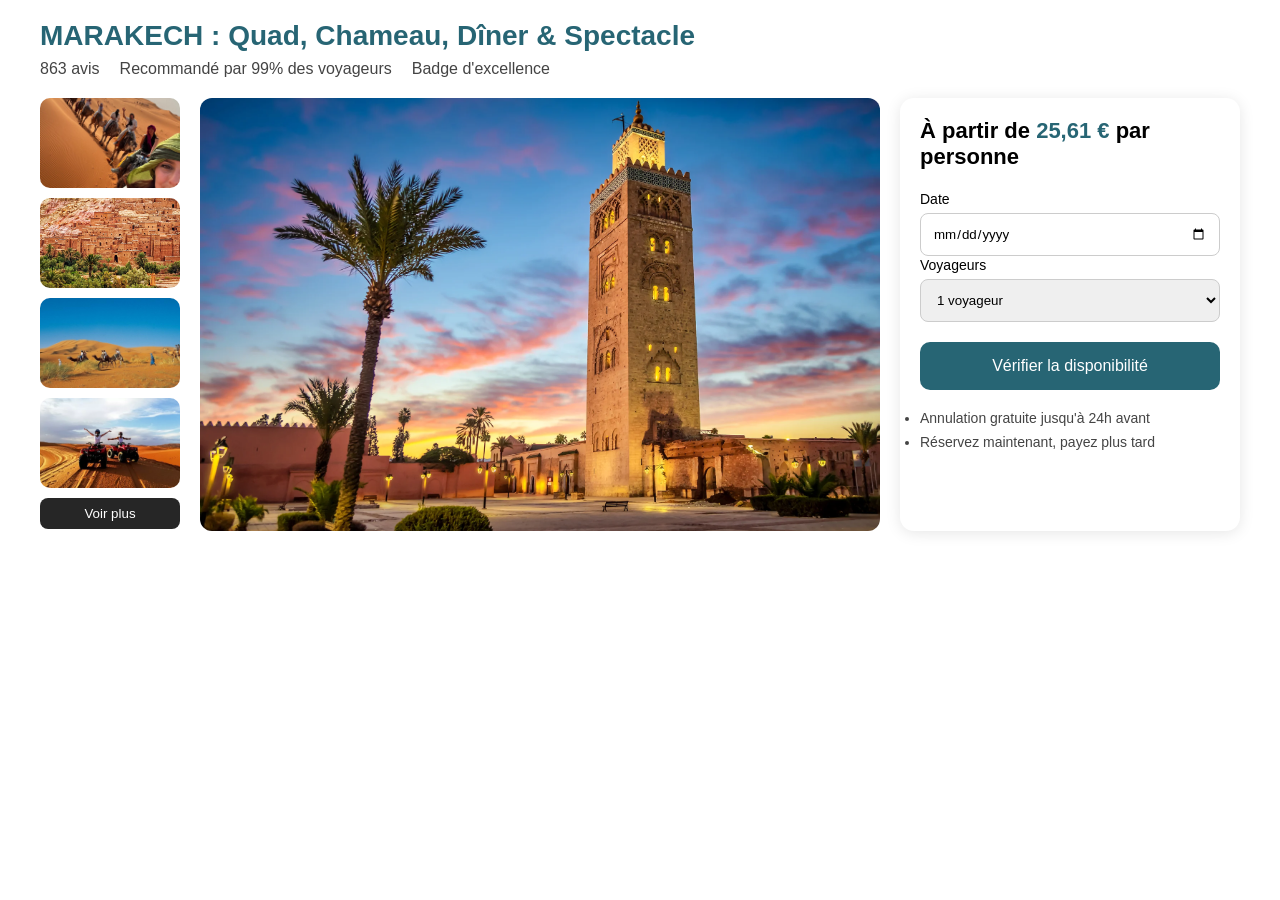
==== index.html @ 83d23223 "layout and boking are done" ====
<!DOCTYPE html>
<html lang="fr">
<head>
    <meta charset="UTF-8">
    <meta name="viewport" content="width=device-width, initial-scale=1.0">
    <title>kechActivité</title>
    <link rel="stylesheet" href="stylle.css">
</head>
<body>

<header>
    <h1 id="Titre">MARAKECH : Quad, Chameau, Dîner & Spectacle</h1>
    <div class="sub-info">
        <p> 863 avis</p>
        <p> Recommandé par 99% des voyageurs</p>
        <p> Badge d'excellence</p>
    </div>
</header>

<div class="layout">

    <aside class="left-gallery">
        <img src="sahara.jpg">
        <img src="cc.jpg">
        <img src="gg.jpg">
        <img src="quad.webp">
        <button class="voir-plus">Voir plus</button>
    </aside>

 
    <main class="main-photo">
        <img src="kech.webp" class="hero">
   
    </main>


    <aside class="booking">

        <h2>
            À partir de 
            <span class="price">25,61 €</span> 
            par personne
        </h2>

        <label>Date</label>
        <input type="date">

        <label>Voyageurs</label>
        <select>
            <option>1 voyageur</option>
            <option>2 voyageurs</option>
            <option>3 voyageurs</option>
        </select>

        <button class="btn-check">Vérifier la disponibilité</button>

        <ul class="details">
            <li> Annulation gratuite jusqu'à 24h avant</li>
            <li>Réservez maintenant, payez plus tard</li>
        </ul>

    </aside>

</div>

</body>
</html>
---- stylle.css ----
* {
    margin: 0;
    padding: 0;
    box-sizing: border-box;
    font-family: "Arial", sans-serif;
}

body {
    background: #ffffff;
    padding: 20px 40px;
}

header h1 {
    font-size: 28px;
    margin-bottom: 8px;
}

.sub-info {
    display: flex;
    gap: 20px;
    color: #444;
    margin-bottom: 20px;
}

.layout {
    display: grid;
    grid-template-columns: 140px 1fr 340px;
    gap: 20px;
    align-items: flex-start;
}


.left-gallery {
    display: flex;
    flex-direction: column;
    gap: 10px;
}

.left-gallery img {
    width: 100%;
    height: 90px;
    object-fit: cover;
    border-radius: 10px;
}
.voir-plus {
    padding: 8px 0;
    background: rgba(0,0,0,0.85);
    color: #fff;
    border: none;
    border-radius: 8px;
    cursor: pointer;
}


.main-photo {
    position: relative;
}
.main-photo .hero {
    width: 100%;
    height: 433px;
    object-fit: cover;
    border-radius: 12px;
}



.booking {
    padding: 20px;
    height: 433px;
    background: #fff;
    border-radius: 14px;
    box-shadow: 0 2px 15px rgba(0,0,0,0.1);
}

.booking h2 {
    font-size: 22px;
    margin-bottom: 20px;
}

.price {
    color:#276574;
    font-weight: bold;
}

.booking label {
    font-size: 14px;
    margin-top: 15px;
}

.booking input,
.booking select {
    width: 100%;
    padding: 12px;
    margin-top: 5px;
    border: 1px solid #ccc;
    border-radius: 8px;
}
#Titre{
    color: #276574;
}

.btn-check {
    width: 100%;
    margin-top: 20px;
    padding: 15px;
    background:#276574;
    color: white;
    border: none;
    border-radius: 10px;
    font-size: 16px;
    cursor: pointer;
}

.details {
    margin-top: 20px;
    color: #444;
    font-size: 14px;
}
.details li {
    margin-bottom: 8px;
}
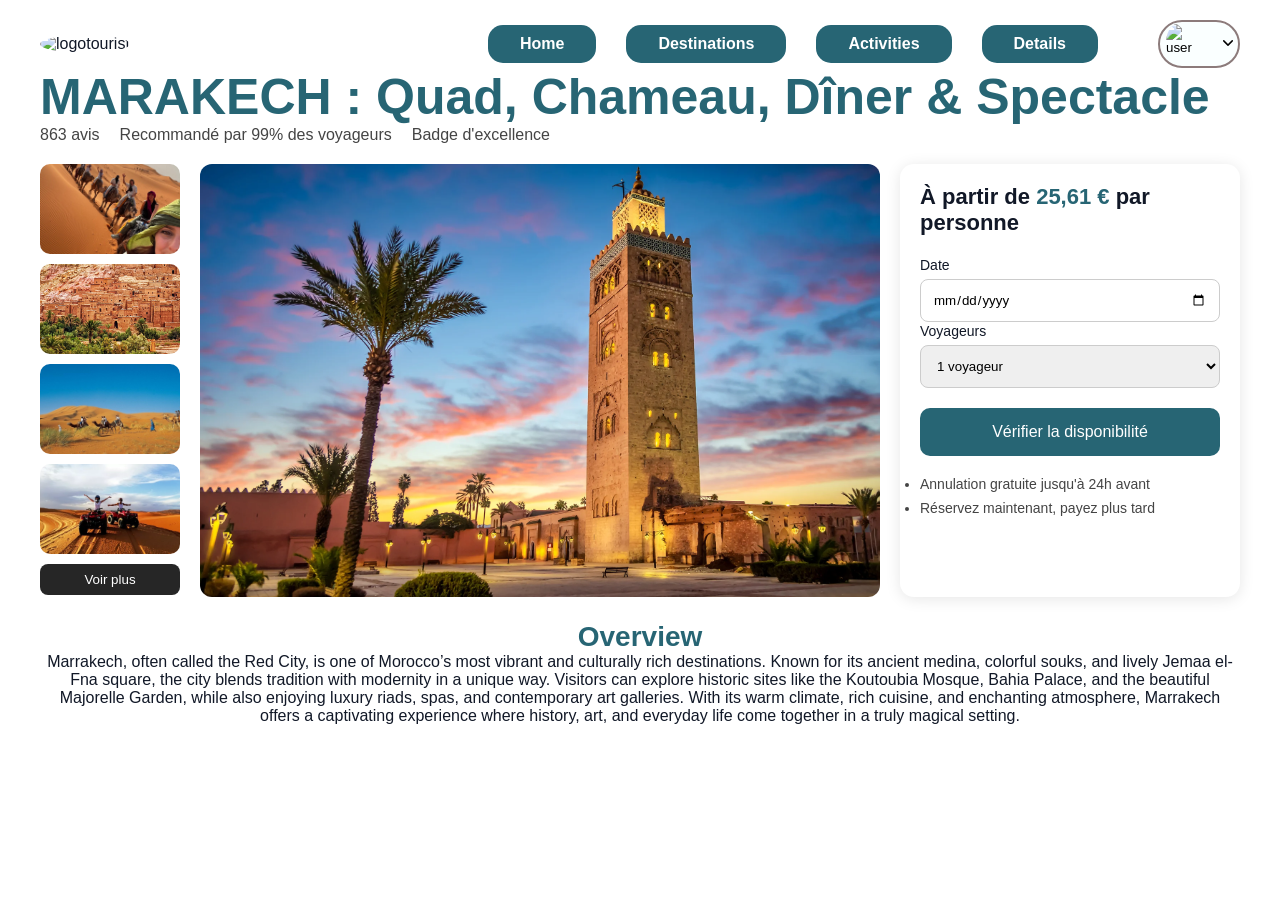
==== commit 11536969: "i worked on overvieuw" ====
--- a/index.html
+++ b/index.html
@@ -1,67 +1,137 @@
-<!DOCTYPE html>
+<!doctype html>
 <html lang="fr">
-<head>
-    <meta charset="UTF-8">
-    <meta name="viewport" content="width=device-width, initial-scale=1.0">
-    <title>kechActivité</title>
-    <link rel="stylesheet" href="stylle.css">
-</head>
-<body>
-
-<header>
-    <h1 id="Titre">MARAKECH : Quad, Chameau, Dîner & Spectacle</h1>
+    <head>
+        <meta charset="UTF-8" />
+        <meta name="viewport" content="width=device-width, initial-scale=1.0" />
+        <title>kechActivité</title>
+        <link rel="stylesheet" href="stylle.css" />
+    </head>
+    <body>
+        <header>
+            <div class="left_header">
+                <div class="morocco-logo">
+                    <img src="images/newlogo.png" alt="logotourist" />
+                </div>
+            </div>
+            <div class="righ_header">
+                <div class="center">
+                    <ul>
+                        <li><a href="#">Home</a></li>
+                        <li><a href="#">Destinations</a></li>
+                        <li><a href="#">Activities</a></li>
+                        <li><a href="#">Details</a></li>
+                    </ul>
+                </div>
+                <div
+                    class="profilUser"
+                    style="background-color: rgb(250, 255, 255)"
+                >
+                    <button type="button" class="icons">
+                        <img src="images/user.png" alt="user" />
+                        <svg
+                            viewBox="0 0 48 48"
+                            fill="none"
+                            class="avatarIcon__TCd7 md__qDd_ amp-block"
+                        >
+                            <circle
+                                cx="24"
+                                cy="24"
+                                r="24"
+                                fill="var(--viator-color-neutral-70)"
+                            ></circle>
+                            <path
+                                d="M42.132 39.782c-3.53-6.346-10.305-10.64-18.082-10.64-7.851 0-14.6 4.228-18.101 10.674.081-.148-.034.061 0 0C10.333 44.878 16.76 48 24.05 48c7.213 0 13.683-3.182 18.082-8.218z"
+                                fill="var(--viator-color-white)"
+                            ></path>
+                            <circle
+                                cx="24"
+                                cy="17.357"
+                                r="10.5"
+                                fill="var(--viator-color-white)"
+                            ></circle>
+                        </svg>
+                    </button>
+                    <button
+                        data-automation="discover-button"
+                        type="button"
+                        name="description"
+                        class="icon1"
+                    >
+                        <svg width="16" height="16">
+                            <path
+                                d="M11.72 5.34a.75.75 0 111.06 1.06l-4.25 4.26c-.3.29-.77.29-1.06 0L3.22 6.4a.75.75 0 011.06-1.06L8 9.06l3.72-3.72z"
+                            ></path>
+                        </svg>
+                    </button>
+                </div>
+            </div>
+            <div class="clickDiv" style="display: none">
+                <button type="button" class="sign-in">Sign In</button>
+                <button type="button" class="sign-up">SignUp</button>
+            </div>
+        </header>
+        <nav>
+            <h1 id="Titre">MARAKECH : Quad, Chameau, Dîner & Spectacle</h1>
     <div class="sub-info">
         <p> 863 avis</p>
         <p> Recommandé par 99% des voyageurs</p>
         <p> Badge d'excellence</p>
     </div>
-</header>
+        </nav>
 
-<div class="layout">
+        <div class="layout">
+            <aside class="left-gallery">
+                <img src="sahara.jpg" />
+                <img src="cc.jpg" />
+                <img src="gg.jpg" />
+                <img src="quad.webp" />
+                <button class="voir-plus">Voir plus</button>
+            </aside>
 
-    <aside class="left-gallery">
-        <img src="sahara.jpg">
-        <img src="cc.jpg">
-        <img src="gg.jpg">
-        <img src="quad.webp">
-        <button class="voir-plus">Voir plus</button>
-    </aside>
+            <main class="main-photo">
+                <img src="kech.webp" class="hero" />
+            </main>
 
- 
-    <main class="main-photo">
-        <img src="kech.webp" class="hero">
-   
-    </main>
+            <aside class="booking">
+                <h2>
+                    À partir de
+                    <span class="price">25,61 €</span>
+                    par personne
+                </h2>
 
+                <label>Date</label>
+                <input type="date" />
 
-    <aside class="booking">
+                <label>Voyageurs</label>
+                <select>
+                    <option>1 voyageur</option>
+                    <option>2 voyageurs</option>
+                    <option>3 voyageurs</option>
+                </select>
 
-        <h2>
-            À partir de 
-            <span class="price">25,61 €</span> 
-            par personne
-        </h2>
+                <button class="btn-check">Vérifier la disponibilité</button>
 
-        <label>Date</label>
-        <input type="date">
+                <ul class="details">
+                    <li>Annulation gratuite jusqu'à 24h avant</li>
+                    <li>Réservez maintenant, payez plus tard</li>
+                </ul>
+            </aside>
+        </div>
+        <div class="discription">
+            <h3>Overview</h3>
 
-        <label>Voyageurs</label>
-        <select>
-            <option>1 voyageur</option>
-            <option>2 voyageurs</option>
-            <option>3 voyageurs</option>
-        </select>
-
-        <button class="btn-check">Vérifier la disponibilité</button>
-
-        <ul class="details">
-            <li> Annulation gratuite jusqu'à 24h avant</li>
-            <li>Réservez maintenant, payez plus tard</li>
-        </ul>
-
-    </aside>
-
-</div>
-
-</body>
+            <p>
+                Marrakech, often called the Red City, is one of Morocco’s most
+                vibrant and culturally rich destinations. Known for its ancient
+                medina, colorful souks, and lively Jemaa el-Fna square, the city
+                blends tradition with modernity in a unique way. Visitors can
+                explore historic sites like the Koutoubia Mosque, Bahia Palace,
+                and the beautiful Majorelle Garden, while also enjoying luxury
+                riads, spas, and contemporary art galleries. With its warm
+                climate, rich cuisine, and enchanting atmosphere, Marrakech
+                offers a captivating experience where history, art, and everyday
+                life come together in a truly magical setting.
+            </p>
+        </div>
+    </body>
 </html>
--- a/stylle.css
+++ b/stylle.css
@@ -4,7 +4,208 @@
     box-sizing: border-box;
     font-family: "Arial", sans-serif;
 }
-
+* {
+  padding: 0%;
+  margin: 0%;
+}
+body {
+  font-family:
+    system-ui,
+    -apple-system,
+    BlinkMacSystemFont,
+    "Segoe UI",
+    Roboto,
+    Oxygen,
+    Ubuntu,
+    Cantarell,
+    "Open Sans",
+    "Helvetica Neue",
+    sans-serif;
+  background: #f8fafc;
+  color: #111827;
+}
+header {
+  display: flex;
+  justify-content: space-between;
+}
+.all-container {
+  width: 100%;
+  background-image: url("https://images.unsplash.com/photo-1507525428034-b723cf961d3e");
+  background-position: center;
+  background-repeat: no-repeat;
+  background-size: cover;
+  justify-content: center;
+  position: relative;
+  height: 100vh;
+  position: absolute;
+  transform: translate(-50%, -50%);
+  top: 50%;
+  left: 50%;
+  text-align: center;
+}
+.all-container nav {
+  width: 100%;
+  height: 60%;
+  align-items: flex-start;
+}
+nav h1 {
+  color: white;
+  font-size: 50px;
+}
+
+header .left_header,
+.right_header {
+  display: flex;
+  align-items: center;
+}
+header .center ul {
+  display: flex;
+  gap: 30px;
+  list-style-type: none;
+  text-decoration: none;
+  justify-content: end;
+}
+header .center ul li {
+  background-color: #276574;
+  padding: 10px 15px;
+  border-radius: 15px;
+}
+header .center ul li a {
+  margin: 0px 2px;
+  padding: 10px 15px;
+  text-decoration: none;
+  font-weight: 600;
+  color: white;
+
+  justify-content: space-between;
+}
+header .center ul li:hover,
+header .center ul li a:hover {
+  background-color: #f1f5f9;
+  color: black;
+}
+
+svg {
+  cursor: pointer;
+}
+.left_header .morocco-logo img {
+  width: 100px;
+  height: 80px;
+  border-radius: 50%;
+  margin: 0;
+}
+.righ_header {
+  display: flex;
+  align-items: center;
+  gap: 60px;
+}
+
+.righ_header > div {
+  display: flex;
+  align-items: center;
+  gap: 14px;
+}
+.righ_header button {
+  background: transparent;
+  border: none;
+  cursor: pointer;
+  padding: 6px;
+  border-radius: 50%;
+}
+.profilUser {
+  border: 2px solid rgb(140, 123, 123);
+  background: transparent;
+  cursor: pointer;
+  border-radius: 999px;
+}
+.profilUser button {
+  background: transparent;
+  border-radius: 999px;
+  cursor: pointer;
+  padding: 2px 2px;
+}
+.profilUser:hover {
+  background: #f1f5f9;
+}
+
+.icon {
+  fill: #111827;
+}
+button.icons {
+  display: flex;
+  align-items: center;
+}
+button.icons img {
+  width: 40px;
+  height: 40px;
+  border-radius: 50%;
+  padding-left: 4px;
+}
+#menu-icon {
+  display: none;
+}
+@media (max-width: 768px) {
+  header {
+    gap: 10px;
+    display: flex;
+  }
+  header > div {
+    gap: 20px;
+  }
+  header .discoverbutton,
+  header .icon1 {
+    display: none;
+  }
+  #menu-icon {
+    display: block;
+    font-size: 30px;
+  }
+  .inputGroup.labelinput,
+  .search-btn {
+    display: none;
+  }
+  .profilUser {
+    border: none;
+  }
+}
+.clickDiv {
+  position: absolute;
+  top: 70px;
+  right: 24px;
+  width: 200px;
+  background: none;
+  border-radius: 14px;
+  box-shadow: 0 12px 32px rgba(0, 0, 0, 0.15);
+  display: none;
+  flex-direction: column;
+  z-index: 999;
+}
+
+.clickDiv a {
+  padding: 12px 16px;
+  font-size: 14px;
+  font-weight: 500;
+  text-decoration: none;
+  color: #111827;
+  text-align: center;
+}
+
+.clickDiv a:hover {
+  background: #f1f5f9;
+}
+header .clickDiv .sign-up,
+.sign-in {
+  background-color: #276574;
+  color: white;
+  font-weight: 700;
+  padding: 10px 3rem;
+  text-align: center;
+  margin: 5px 1rem;
+  display: flex;
+  justify-content: center;
+  border-radius: 20px;
+  border: none;
+}
 body {
     background: #ffffff;
     padding: 20px 40px;
@@ -29,7 +230,6 @@
     align-items: flex-start;
 }
 
-
 .left-gallery {
     display: flex;
     flex-direction: column;
@@ -44,14 +244,13 @@
 }
 .voir-plus {
     padding: 8px 0;
-    background: rgba(0,0,0,0.85);
+    background: rgba(0, 0, 0, 0.85);
     color: #fff;
     border: none;
     border-radius: 8px;
     cursor: pointer;
 }
 
-
 .main-photo {
     position: relative;
 }
@@ -61,15 +260,13 @@
     object-fit: cover;
     border-radius: 12px;
 }
-
-
 
 .booking {
     padding: 20px;
     height: 433px;
     background: #fff;
     border-radius: 14px;
-    box-shadow: 0 2px 15px rgba(0,0,0,0.1);
+    box-shadow: 0 2px 15px rgba(0, 0, 0, 0.1);
 }
 
 .booking h2 {
@@ -78,7 +275,7 @@
 }
 
 .price {
-    color:#276574;
+    color: #276574;
     font-weight: bold;
 }
 
@@ -95,7 +292,7 @@
     border: 1px solid #ccc;
     border-radius: 8px;
 }
-#Titre{
+#Titre {
     color: #276574;
 }
 
@@ -103,7 +300,7 @@
     width: 100%;
     margin-top: 20px;
     padding: 15px;
-    background:#276574;
+    background: #276574;
     color: white;
     border: none;
     border-radius: 10px;
@@ -119,3 +316,19 @@
 .details li {
     margin-bottom: 8px;
 }
+.discription {
+    width: 100%;
+    
+}
+.discription h3 {
+    text-align: center;
+    padding-top: 20px;
+    font-size: 28px;
+    color: #276574;
+}
+.discription p{
+    text-align: center;
+  
+   
+
+}
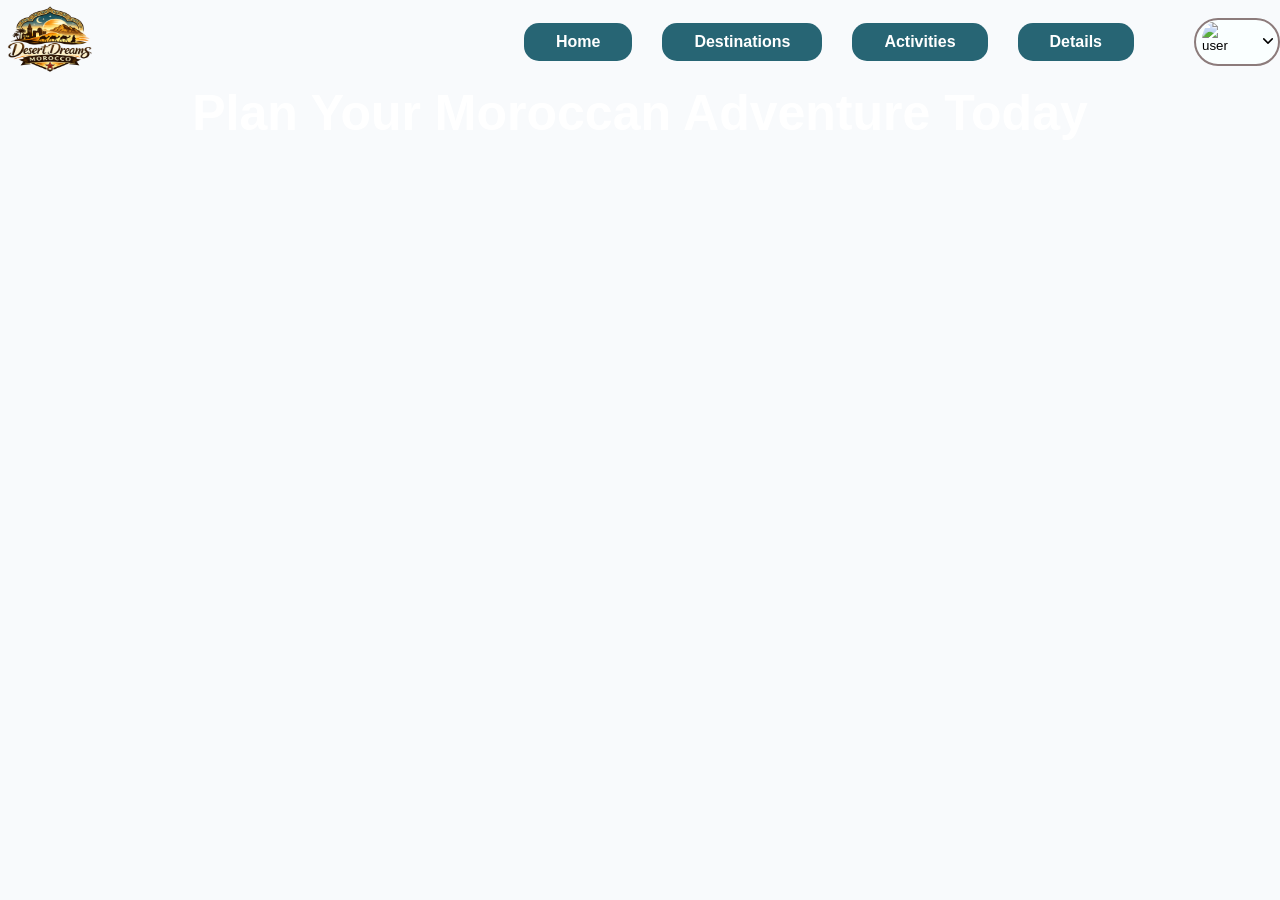
==== commit eaba2a2f: "use semantique balise and worck about building the design signIn and signUp" ====
--- a/index.html
+++ b/index.html
@@ -1,137 +1,207 @@
 <!doctype html>
-<html lang="fr">
-    <head>
-        <meta charset="UTF-8" />
-        <meta name="viewport" content="width=device-width, initial-scale=1.0" />
-        <title>kechActivité</title>
-        <link rel="stylesheet" href="stylle.css" />
-    </head>
-    <body>
-        <header>
-            <div class="left_header">
-                <div class="morocco-logo">
-                    <img src="images/newlogo.png" alt="logotourist" />
-                </div>
-            </div>
-            <div class="righ_header">
-                <div class="center">
-                    <ul>
-                        <li><a href="#">Home</a></li>
-                        <li><a href="#">Destinations</a></li>
-                        <li><a href="#">Activities</a></li>
-                        <li><a href="#">Details</a></li>
-                    </ul>
-                </div>
-                <div
-                    class="profilUser"
-                    style="background-color: rgb(250, 255, 255)"
-                >
-                    <button type="button" class="icons">
-                        <img src="images/user.png" alt="user" />
-                        <svg
-                            viewBox="0 0 48 48"
-                            fill="none"
-                            class="avatarIcon__TCd7 md__qDd_ amp-block"
-                        >
-                            <circle
-                                cx="24"
-                                cy="24"
-                                r="24"
-                                fill="var(--viator-color-neutral-70)"
-                            ></circle>
-                            <path
-                                d="M42.132 39.782c-3.53-6.346-10.305-10.64-18.082-10.64-7.851 0-14.6 4.228-18.101 10.674.081-.148-.034.061 0 0C10.333 44.878 16.76 48 24.05 48c7.213 0 13.683-3.182 18.082-8.218z"
-                                fill="var(--viator-color-white)"
-                            ></path>
-                            <circle
-                                cx="24"
-                                cy="17.357"
-                                r="10.5"
-                                fill="var(--viator-color-white)"
-                            ></circle>
-                        </svg>
-                    </button>
-                    <button
-                        data-automation="discover-button"
-                        type="button"
-                        name="description"
-                        class="icon1"
-                    >
-                        <svg width="16" height="16">
-                            <path
-                                d="M11.72 5.34a.75.75 0 111.06 1.06l-4.25 4.26c-.3.29-.77.29-1.06 0L3.22 6.4a.75.75 0 011.06-1.06L8 9.06l3.72-3.72z"
-                            ></path>
-                        </svg>
-                    </button>
-                </div>
-            </div>
-            <div class="clickDiv" style="display: none">
-                <button type="button" class="sign-in">Sign In</button>
-                <button type="button" class="sign-up">SignUp</button>
-            </div>
-        </header>
-        <nav>
-            <h1 id="Titre">MARAKECH : Quad, Chameau, Dîner & Spectacle</h1>
-    <div class="sub-info">
-        <p> 863 avis</p>
-        <p> Recommandé par 99% des voyageurs</p>
-        <p> Badge d'excellence</p>
+<html lang="en">
+  <head>
+    <meta charset="UTF-8" />
+    <meta name="viewport" content="width=device-width, initial-scale=1.0" />
+    <title>Viator Website</title>
+    <link rel="stylesheet" href="style.css" />
+    <link
+      rel="stylesheet"
+      href="https://cdnjs.cloudflare.com/ajax/libs/font-awesome/4.7.0/css/font-awesome.min.css"
+    />
+    <link
+      rel="stylesheet"
+      href="https://cdn-uicons.flaticon.com/3.0.0/uicons-regular-rounded/css/uicons-regular-rounded.css"
+    />
+  </head>
+  <body>
+    <div class="all-container">
+    <header>
+      <div class="left_header">
+        <div class="morocco-logo">
+          <img src="images/newlogo.png" alt="logotourist" />
+        </div>
+      </div>
+      <div class="righ_header">
+        <div class="center">
+          <ul>
+            <li><a href="#">Home</a></li>
+            <li><a href="#">Destinations</a></li>
+            <li><a href="#">Activities</a></li>
+            <li><a href="#">Details</a></li>
+          </ul>
+        </div>
+        <div class="profilUser" style="background-color: rgb(250, 255, 255);">
+          <button type="button" class="icons">
+            <img src="images/user.png" alt="user" />
+            <svg
+              viewBox="0 0 48 48"
+              fill="none"
+              class="avatarIcon__TCd7 md__qDd_ amp-block"
+            >
+              <circle
+                cx="24"
+                cy="24"
+                r="24"
+                fill="var(--viator-color-neutral-70)"
+              ></circle>
+              <path
+                d="M42.132 39.782c-3.53-6.346-10.305-10.64-18.082-10.64-7.851 0-14.6 4.228-18.101 10.674.081-.148-.034.061 0 0C10.333 44.878 16.76 48 24.05 48c7.213 0 13.683-3.182 18.082-8.218z"
+                fill="var(--viator-color-white)"
+              ></path>
+              <circle
+                cx="24"
+                cy="17.357"
+                r="10.5"
+                fill="var(--viator-color-white)"
+              ></circle>
+            </svg>
+          </button>
+          <button
+            data-automation="discover-button"
+            type="button"
+            name="description"
+            class="icon1"
+          >
+            <svg width="16" height="16">
+              <path
+                d="M11.72 5.34a.75.75 0 111.06 1.06l-4.25 4.26c-.3.29-.77.29-1.06 0L3.22 6.4a.75.75 0 011.06-1.06L8 9.06l3.72-3.72z"
+              ></path>
+            </svg>
+          </button>
+        </div>
+      </div>
+      <div class="clickDiv" style="display: none">
+        <button type="button" class="sign-in">Sign In</button>
+        <button type="button" class="sign-up">SignUp</button>
+      </div>
+    </header>
+<main>
+    <nav>
+      <h1>Plan Your Moroccan Adventure Today</h1>
+
+    </nav>
+    <section id="SignUp" class="section1" style="display:none">
+        <section class="Sign-container">
+          <h3>Ready to Start your <br />Success Story ?</h3>
+          <p>Signup to our website and start your favorite day</p>
+          <div class="form">
+            <label for="fullname">Full name :</label><br />
+            <input
+              type="text"
+              class="fullname"
+              name="fullname"
+              placeholder="Ayoub Sofi"
+            /><br />
+            <label for="email">Email :</label><br />
+            <div class="input-group">
+              <i class="fi fi-rr-envelope" class="email-icon"></i>
+              <input
+                type="email"
+                class="email"
+                placeholder="exemple@gmail.com"
+                name="email"
+              />
+            </div>
+
+            <label for="password">password :</label><br />
+            <div class="input-group">
+              <i class="fi fi-rr-eye"></i>
+              <input
+                type="password"
+                class="password"
+                name="password"
+                placeholder="**************"
+              /><br />
+            </div>
+            <div class="input-condition">
+              <input type="radio" /><label
+                ><span>I agree to the</span> Terms & Conditions</label
+              ><br />
+              <button type="button" class="button-signup">Sign Up</button>
+            </div>
+            <div class="rederect-lien">
+              <p>Have an account <button >Sign in</button></p>
+            </div>
+          </div>
+        </section>
+    </section>
+    <section class="container">
+      <div id="SignUp1" class="section2" style="display:none;">
+        <div class="Sign-container">
+          <img src="images/user.png" alt="userIcons" class="userIcons" />
+          <form action="#">
+            <label for="email">Email :</label><br />
+            <div class="input-group">
+              <i class="fi fi-rr-envelope" class="email-icon"></i>
+              <input
+                type="email"
+                class="email"
+                placeholder="exemple@gmail.com"
+              />
+            </div>
+            <label for="password">password :</label><br />
+            <div class="input-group">
+              <i class="fi fi-rr-eye"></i>
+              <input
+                type="password"
+                class="password"
+                placeholder="**************"
+              /><br />
+            </div>
+            <div class="input-condition">
+              <button type="button" class="button-signIn">Sign In</button>
+            </div>
+          </form>
+          <div class="rederect-lien">
+            <p>Don't have an account <a href="SignUp.html">Sign Up</a></p>
+          </div>
+        </div>
+    </section>
+</main>
     </div>
-        </nav>
-
-        <div class="layout">
-            <aside class="left-gallery">
-                <img src="sahara.jpg" />
-                <img src="cc.jpg" />
-                <img src="gg.jpg" />
-                <img src="quad.webp" />
-                <button class="voir-plus">Voir plus</button>
-            </aside>
-
-            <main class="main-photo">
-                <img src="kech.webp" class="hero" />
-            </main>
-
-            <aside class="booking">
-                <h2>
-                    À partir de
-                    <span class="price">25,61 €</span>
-                    par personne
-                </h2>
-
-                <label>Date</label>
-                <input type="date" />
-
-                <label>Voyageurs</label>
-                <select>
-                    <option>1 voyageur</option>
-                    <option>2 voyageurs</option>
-                    <option>3 voyageurs</option>
-                </select>
-
-                <button class="btn-check">Vérifier la disponibilité</button>
-
-                <ul class="details">
-                    <li>Annulation gratuite jusqu'à 24h avant</li>
-                    <li>Réservez maintenant, payez plus tard</li>
-                </ul>
-            </aside>
-        </div>
-        <div class="discription">
-            <h3>Overview</h3>
-
-            <p>
-                Marrakech, often called the Red City, is one of Morocco’s most
-                vibrant and culturally rich destinations. Known for its ancient
-                medina, colorful souks, and lively Jemaa el-Fna square, the city
-                blends tradition with modernity in a unique way. Visitors can
-                explore historic sites like the Koutoubia Mosque, Bahia Palace,
-                and the beautiful Majorelle Garden, while also enjoying luxury
-                riads, spas, and contemporary art galleries. With its warm
-                climate, rich cuisine, and enchanting atmosphere, Marrakech
-                offers a captivating experience where history, art, and everyday
-                life come together in a truly magical setting.
-            </p>
-        </div>
-    </body>
+    <script>
+      // click about user in header  and show button
+      const profilUser = document.querySelector(".profilUser");
+      const clickDiv = document.querySelector(".clickDiv");
+
+      profilUser.addEventListener("click", (e) => {
+        e.stopPropagation();
+        clickDiv.style.display =
+          clickDiv.style.display === "block" ? "none" : "flex";
+      });
+
+      document.addEventListener("click", () => {
+        clickDiv.style.display = "none";
+      });
+      //  Show sign-in section when button is clicked
+      const section1 = document.querySelector(".section1");
+      document.querySelector(".sign-in").addEventListener("click", () => {
+        section1.style.display =
+          section1.style.display === "block" ? "none" : "flex";
+      });
+      const section2 = document.querySelector(".section2");
+
+      document.querySelector(".sign-up").addEventListener("click", () => {
+        
+        section2.style.display =
+          section2.style.display === "block" ? "none" : "flex";
+      });
+      // if(section1.style.display==='block'){
+      //   section2.style.display==='none'
+      // }else{
+      //   section1.style.display==='none'
+      // }
+      document.querySelector(".sign-in").addEventListener("click", () => {
+        section1.style.display = 'block';
+        section2.style.display = 'none';
+      });
+
+      document.querySelector(".sign-up").addEventListener("click", () => {
+        section2.style.display = 'block';
+        section1.style.display = 'none';
+      });
+
+    </script>
+</body>
 </html>
--- a/style.css
+++ b/style.css
@@ -0,0 +1,311 @@
+* {
+  padding: 0%;
+  margin: 0%;
+}
+body {
+  font-family:
+    system-ui,
+    -apple-system,
+    BlinkMacSystemFont,
+    "Segoe UI",
+    Roboto,
+    Oxygen,
+    Ubuntu,
+    Cantarell,
+    "Open Sans",
+    "Helvetica Neue",
+    sans-serif;
+  background: #f8fafc;
+  color: #111827;
+}
+header {
+  display: flex;
+  justify-content: space-between;
+}
+.all-container {
+  width: 100%;
+  background-image: url("https://images.unsplash.com/photo-1507525428034-b723cf961d3e");
+  background-position: center;
+  background-repeat: no-repeat;
+  background-size: cover;
+  justify-content: center;
+  position: relative;
+  height: 100vh;
+  position: absolute;
+  transform: translate(-50%, -50%);
+  top: 50%;
+  left: 50%;
+  text-align: center;
+}
+.all-container nav {
+  width: 100%;
+  height: 60%;
+  align-items: flex-start;
+}
+nav h1 {
+  color: white;
+  font-size: 50px;
+}
+
+header .left_header,
+.right_header {
+  display: flex;
+  align-items: center;
+}
+header .center ul {
+  display: flex;
+  gap: 30px;
+  list-style-type: none;
+  text-decoration: none;
+  justify-content: end;
+}
+header .center ul li {
+  background-color: #276574;
+  padding: 10px 15px;
+  border-radius: 15px;
+}
+header .center ul li a {
+  margin: 0px 2px;
+  padding: 10px 15px;
+  text-decoration: none;
+  font-weight: 600;
+  color: white;
+
+  justify-content: space-between;
+}
+header .center ul li:hover,
+header .center ul li a:hover {
+  background-color: #f1f5f9;
+  color: black;
+}
+
+svg {
+  cursor: pointer;
+}
+.left_header .morocco-logo img {
+  width: 100px;
+  height: 80px;
+  border-radius: 50%;
+  margin: 0;
+}
+.righ_header {
+  display: flex;
+  align-items: center;
+  gap: 60px;
+}
+
+.righ_header > div {
+  display: flex;
+  align-items: center;
+  gap: 14px;
+}
+.righ_header button {
+  background: transparent;
+  border: none;
+  cursor: pointer;
+  padding: 6px;
+  border-radius: 50%;
+}
+.profilUser {
+  border: 2px solid rgb(140, 123, 123);
+  background: transparent;
+  cursor: pointer;
+  border-radius: 999px;
+}
+.profilUser button {
+  background: transparent;
+  border-radius: 999px;
+  cursor: pointer;
+  padding: 2px 2px;
+}
+.profilUser:hover {
+  background: #f1f5f9;
+}
+
+.icon {
+  fill: #111827;
+}
+button.icons {
+  display: flex;
+  align-items: center;
+}
+button.icons img {
+  width: 40px;
+  height: 40px;
+  border-radius: 50%;
+  padding-left: 4px;
+}
+#menu-icon {
+  display: none;
+}
+@media (max-width: 768px) {
+  header {
+    gap: 10px;
+    display: flex;
+  }
+  header > div {
+    gap: 20px;
+  }
+  header .discoverbutton,
+  header .icon1 {
+    display: none;
+  }
+  #menu-icon {
+    display: block;
+    font-size: 30px;
+  }
+  .inputGroup.labelinput,
+  .search-btn {
+    display: none;
+  }
+  .profilUser {
+    border: none;
+  }
+}
+.clickDiv {
+  position: absolute;
+  top: 70px;
+  right: 24px;
+  width: 200px;
+  background: none;
+  border-radius: 14px;
+  box-shadow: 0 12px 32px rgba(0, 0, 0, 0.15);
+  display: none;
+  flex-direction: column;
+  z-index: 999;
+}
+
+.clickDiv a {
+  padding: 12px 16px;
+  font-size: 14px;
+  font-weight: 500;
+  text-decoration: none;
+  color: #111827;
+  text-align: center;
+}
+
+.clickDiv a:hover {
+  background: #f1f5f9;
+}
+header .clickDiv .sign-up,
+.sign-in {
+  background-color: #276574;
+  color: white;
+  font-weight: 700;
+  padding: 10px 3rem;
+  text-align: center;
+  margin: 5px 1rem;
+  display: flex;
+  justify-content: center;
+  border-radius: 20px;
+  border: none;
+}
+
+
+/* .form css...... */
+body {
+  font-family: "Roboto", sans-serif;
+}
+
+h1,
+h2,
+h3 {
+  font-family: "Poppins", sans-serif;
+}
+
+.Sign-container {
+  width: 100%;
+  justify-content: center;
+  align-items: center;
+  position: absolute;
+  top: 0;
+  right: 0;
+  left: 0;
+  bottom: 0;
+  background: transparent;
+  backdrop-filter: blur(5px);
+  margin: 3% 30%;
+}
+
+.Sign-container {
+  width: 400px;
+  background-color: #f7fff2;
+  text-align: center;
+  border-radius: 14px;
+  padding: 20px 40px;
+}
+.Sign-container h3 {
+  color: #000000;
+}
+.Sign-container p {
+  color: #5c5e5a;
+  width: 200px;
+  text-align: center;
+  padding: 1rem;
+  margin: 0rem auto;
+}
+.Sign-container .form {
+  padding: 1rem 2rem;
+  text-align: start;
+}
+.Sign-container .form .fullname,
+.email,
+.password {
+  border: none;
+  border-bottom: 1px solid black;
+  outline: none;
+  width: 100%;
+  height: 2.3rem;
+  background-color: #f7fff2;
+}
+.Sign-container .form .input-group {
+  position: relative;
+  width: 100%;
+}
+.Sign-container .form i {
+  position: absolute;
+  top: 30%;
+  right: 0;
+  color: rgb(211, 212, 213);
+}
+.form .input-condition {
+  padding-top: 2rem;
+  text-align: center;
+  width: 100%;
+}
+.form .input-condition .button-signIn {
+  margin: 0%;
+}
+.form .input-condition button {
+  padding: 0.8rem 3.5rem;
+  border: none;
+  background-color: #8bbfcc;
+  font-weight: 700;
+  color: white;
+  border-radius: 30px;
+  /* margin: 1px 2rem; */
+  margin-top: 2rem;
+  width: 80%;
+  height: 60;
+  font-size: 30;
+}
+.form .input-condition button:hover {
+  background-color: #276574;
+}
+.Sign-container .form label {
+  color: #1d1e1d;
+}
+.Sign-container .form label span {
+  color: #5c5e5a;
+  margin-left: 5px;
+}
+.Sign-container .form span {
+  color: #333333;
+}
+.Sign-container .userIcons {
+  width: 50px;
+  height: 50px;
+}
+.rederect-lien p {
+  font-size: small;
+}
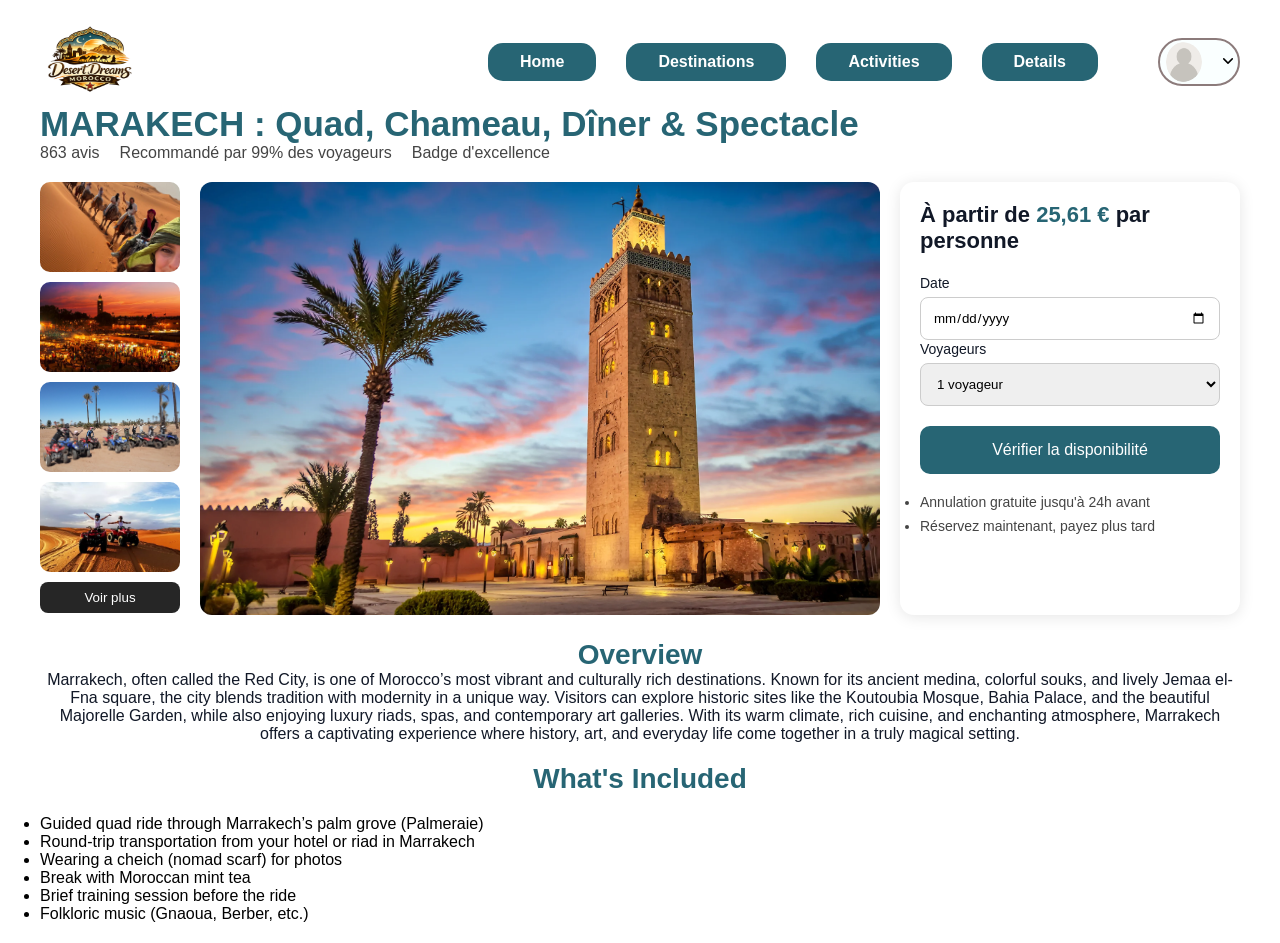
==== commit 38c6b805: "navbar" ====
--- a/index.html
+++ b/index.html
@@ -1,207 +1,155 @@
 <!doctype html>
-<html lang="en">
-  <head>
-    <meta charset="UTF-8" />
-    <meta name="viewport" content="width=device-width, initial-scale=1.0" />
-    <title>Viator Website</title>
-    <link rel="stylesheet" href="style.css" />
-    <link
-      rel="stylesheet"
-      href="https://cdnjs.cloudflare.com/ajax/libs/font-awesome/4.7.0/css/font-awesome.min.css"
-    />
-    <link
-      rel="stylesheet"
-      href="https://cdn-uicons.flaticon.com/3.0.0/uicons-regular-rounded/css/uicons-regular-rounded.css"
-    />
-  </head>
-  <body>
-    <div class="all-container">
-    <header>
-      <div class="left_header">
-        <div class="morocco-logo">
-          <img src="images/newlogo.png" alt="logotourist" />
+<html lang="fr">
+    <head>
+        <meta charset="UTF-8" />
+        <meta name="viewport" content="width=device-width, initial-scale=1.0" />
+        <title>kechActivité</title>
+        <link rel="stylesheet" href="stylle.css" />
+    </head>
+    <body>
+        <header>
+            <div class="left_header">
+                <div class="morocco-logo">
+                    <img src="newlogo.png" alt="logotourist" />
+                </div>
+            </div>
+            <div class="righ_header">
+                <div class="center">
+                    <ul>
+                        <li><a href="#">Home</a></li>
+                        <li><a href="#">Destinations</a></li>
+                        <li><a href="#">Activities</a></li>
+                        <li><a href="#">Details</a></li>
+                    </ul>
+                </div>
+                <div
+                    class="profilUser"
+                    style="background-color: rgb(250, 255, 255)"
+                >
+                    <button type="button" class="icons">
+                        <img src="user.png" alt="user" />
+                        <svg
+                            viewBox="0 0 48 48"
+                            fill="none"
+                            class="avatarIcon__TCd7 md__qDd_ amp-block"
+                        >
+                            <circle
+                                cx="24"
+                                cy="24"
+                                r="24"
+                                fill="var(--viator-color-neutral-70)"
+                            ></circle>
+                            <path
+                                d="M42.132 39.782c-3.53-6.346-10.305-10.64-18.082-10.64-7.851 0-14.6 4.228-18.101 10.674.081-.148-.034.061 0 0C10.333 44.878 16.76 48 24.05 48c7.213 0 13.683-3.182 18.082-8.218z"
+                                fill="var(--viator-color-white)"
+                            ></path>
+                            <circle
+                                cx="24"
+                                cy="17.357"
+                                r="10.5"
+                                fill="var(--viator-color-white)"
+                            ></circle>
+                        </svg>
+                    </button>
+                    <button
+                        data-automation="discover-button"
+                        type="button"
+                        name="description"
+                        class="icon1"
+                    >
+                        <svg width="16" height="16">
+                            <path
+                                d="M11.72 5.34a.75.75 0 111.06 1.06l-4.25 4.26c-.3.29-.77.29-1.06 0L3.22 6.4a.75.75 0 011.06-1.06L8 9.06l3.72-3.72z"
+                            ></path>
+                        </svg>
+                    </button>
+                </div>
+            </div>
+            <div class="clickDiv" style="display: none">
+                <button type="button" class="sign-in">Sign In</button>
+                <button type="button" class="sign-up">SignUp</button>
+            </div>
+        </header>
+        <nav>
+            <h1 id="Titre">MARAKECH : Quad, Chameau, Dîner & Spectacle</h1>
+            <div class="sub-info">
+                <p>863 avis</p>
+                <p>Recommandé par 99% des voyageurs</p>
+                <p>Badge d'excellence</p>
+            </div>
+        </nav>
+
+        <div class="layout">
+            <aside class="left-gallery">
+                <img src="sahara.jpg" />
+                <img src="Jam.jpg" />
+                <img src="balad.jpg" />
+                <img src="quad.webp" />
+                <button class="voir-plus">Voir plus</button>
+            </aside>
+
+            <main class="main-photo">
+                <img src="kech.webp" class="hero" />
+            </main>
+
+            <aside class="booking">
+                <h2>
+                    À partir de
+                    <span class="price">25,61 €</span>
+                    par personne
+                </h2>
+
+                <label>Date</label>
+                <input type="date" />
+
+                <label>Voyageurs</label>
+                <select>
+                    <option>1 voyageur</option>
+                    <option>2 voyageurs</option>
+                    <option>3 voyageurs</option>
+                </select>
+
+                <button class="btn-check">Vérifier la disponibilité</button>
+
+                <ul class="details">
+                    <li>Annulation gratuite jusqu'à 24h avant</li>
+                    <li>Réservez maintenant, payez plus tard</li>
+                </ul>
+            </aside>
         </div>
-      </div>
-      <div class="righ_header">
-        <div class="center">
-          <ul>
-            <li><a href="#">Home</a></li>
-            <li><a href="#">Destinations</a></li>
-            <li><a href="#">Activities</a></li>
-            <li><a href="#">Details</a></li>
-          </ul>
+        <div class="discription">
+            <h3>Overview</h3>
+
+            <p>
+                Marrakech, often called the Red City, is one of Morocco’s most
+                vibrant and culturally rich destinations. Known for its ancient
+                medina, colorful souks, and lively Jemaa el-Fna square, the city
+                blends tradition with modernity in a unique way. Visitors can
+                explore historic sites like the Koutoubia Mosque, Bahia Palace,
+                and the beautiful Majorelle Garden, while also enjoying luxury
+                riads, spas, and contemporary art galleries. With its warm
+                climate, rich cuisine, and enchanting atmosphere, Marrakech
+                offers a captivating experience where history, art, and everyday
+                life come together in a truly magical setting.
+            </p>
         </div>
-        <div class="profilUser" style="background-color: rgb(250, 255, 255);">
-          <button type="button" class="icons">
-            <img src="images/user.png" alt="user" />
-            <svg
-              viewBox="0 0 48 48"
-              fill="none"
-              class="avatarIcon__TCd7 md__qDd_ amp-block"
-            >
-              <circle
-                cx="24"
-                cy="24"
-                r="24"
-                fill="var(--viator-color-neutral-70)"
-              ></circle>
-              <path
-                d="M42.132 39.782c-3.53-6.346-10.305-10.64-18.082-10.64-7.851 0-14.6 4.228-18.101 10.674.081-.148-.034.061 0 0C10.333 44.878 16.76 48 24.05 48c7.213 0 13.683-3.182 18.082-8.218z"
-                fill="var(--viator-color-white)"
-              ></path>
-              <circle
-                cx="24"
-                cy="17.357"
-                r="10.5"
-                fill="var(--viator-color-white)"
-              ></circle>
-            </svg>
-          </button>
-          <button
-            data-automation="discover-button"
-            type="button"
-            name="description"
-            class="icon1"
-          >
-            <svg width="16" height="16">
-              <path
-                d="M11.72 5.34a.75.75 0 111.06 1.06l-4.25 4.26c-.3.29-.77.29-1.06 0L3.22 6.4a.75.75 0 011.06-1.06L8 9.06l3.72-3.72z"
-              ></path>
-            </svg>
-          </button>
+
+        <div class="includ">
+            <h4>What's Included</h4>
+
+            <ul class="list">
+                <li>
+                    Guided quad ride through Marrakech’s palm grove (Palmeraie)
+                </li>
+                <li>
+                    Round-trip transportation from your hotel or riad in
+                    Marrakech
+                </li>
+                <li>Wearing a cheich (nomad scarf) for photos</li>
+                <li>Break with Moroccan mint tea</li>
+                <li>Brief training session before the ride</li>
+                <li>Folkloric music (Gnaoua, Berber, etc.)</li>
+            </ul>
         </div>
-      </div>
-      <div class="clickDiv" style="display: none">
-        <button type="button" class="sign-in">Sign In</button>
-        <button type="button" class="sign-up">SignUp</button>
-      </div>
-    </header>
-<main>
-    <nav>
-      <h1>Plan Your Moroccan Adventure Today</h1>
-
-    </nav>
-    <section id="SignUp" class="section1" style="display:none">
-        <section class="Sign-container">
-          <h3>Ready to Start your <br />Success Story ?</h3>
-          <p>Signup to our website and start your favorite day</p>
-          <div class="form">
-            <label for="fullname">Full name :</label><br />
-            <input
-              type="text"
-              class="fullname"
-              name="fullname"
-              placeholder="Ayoub Sofi"
-            /><br />
-            <label for="email">Email :</label><br />
-            <div class="input-group">
-              <i class="fi fi-rr-envelope" class="email-icon"></i>
-              <input
-                type="email"
-                class="email"
-                placeholder="exemple@gmail.com"
-                name="email"
-              />
-            </div>
-
-            <label for="password">password :</label><br />
-            <div class="input-group">
-              <i class="fi fi-rr-eye"></i>
-              <input
-                type="password"
-                class="password"
-                name="password"
-                placeholder="**************"
-              /><br />
-            </div>
-            <div class="input-condition">
-              <input type="radio" /><label
-                ><span>I agree to the</span> Terms & Conditions</label
-              ><br />
-              <button type="button" class="button-signup">Sign Up</button>
-            </div>
-            <div class="rederect-lien">
-              <p>Have an account <button >Sign in</button></p>
-            </div>
-          </div>
-        </section>
-    </section>
-    <section class="container">
-      <div id="SignUp1" class="section2" style="display:none;">
-        <div class="Sign-container">
-          <img src="images/user.png" alt="userIcons" class="userIcons" />
-          <form action="#">
-            <label for="email">Email :</label><br />
-            <div class="input-group">
-              <i class="fi fi-rr-envelope" class="email-icon"></i>
-              <input
-                type="email"
-                class="email"
-                placeholder="exemple@gmail.com"
-              />
-            </div>
-            <label for="password">password :</label><br />
-            <div class="input-group">
-              <i class="fi fi-rr-eye"></i>
-              <input
-                type="password"
-                class="password"
-                placeholder="**************"
-              /><br />
-            </div>
-            <div class="input-condition">
-              <button type="button" class="button-signIn">Sign In</button>
-            </div>
-          </form>
-          <div class="rederect-lien">
-            <p>Don't have an account <a href="SignUp.html">Sign Up</a></p>
-          </div>
-        </div>
-    </section>
-</main>
-    </div>
-    <script>
-      // click about user in header  and show button
-      const profilUser = document.querySelector(".profilUser");
-      const clickDiv = document.querySelector(".clickDiv");
-
-      profilUser.addEventListener("click", (e) => {
-        e.stopPropagation();
-        clickDiv.style.display =
-          clickDiv.style.display === "block" ? "none" : "flex";
-      });
-
-      document.addEventListener("click", () => {
-        clickDiv.style.display = "none";
-      });
-      //  Show sign-in section when button is clicked
-      const section1 = document.querySelector(".section1");
-      document.querySelector(".sign-in").addEventListener("click", () => {
-        section1.style.display =
-          section1.style.display === "block" ? "none" : "flex";
-      });
-      const section2 = document.querySelector(".section2");
-
-      document.querySelector(".sign-up").addEventListener("click", () => {
-        
-        section2.style.display =
-          section2.style.display === "block" ? "none" : "flex";
-      });
-      // if(section1.style.display==='block'){
-      //   section2.style.display==='none'
-      // }else{
-      //   section1.style.display==='none'
-      // }
-      document.querySelector(".sign-in").addEventListener("click", () => {
-        section1.style.display = 'block';
-        section2.style.display = 'none';
-      });
-
-      document.querySelector(".sign-up").addEventListener("click", () => {
-        section2.style.display = 'block';
-        section1.style.display = 'none';
-      });
-
-    </script>
-</body>
+    </body>
 </html>
--- a/stylle.css
+++ b/stylle.css
@@ -0,0 +1,348 @@
+* {
+    margin: 0;
+    padding: 0;
+    box-sizing: border-box;
+    font-family: "Arial", sans-serif;
+}
+* {
+    padding: 0%;
+    margin: 0%;
+}
+body {
+    font-family:
+        system-ui,
+        -apple-system,
+        BlinkMacSystemFont,
+        "Segoe UI",
+        Roboto,
+        Oxygen,
+        Ubuntu,
+        Cantarell,
+        "Open Sans",
+        "Helvetica Neue",
+        sans-serif;
+    background: #f8fafc;
+    color: #111827;
+}
+header {
+    display: flex;
+    justify-content: space-between;
+}
+.all-container {
+    width: 100%;
+    background-image: url("https://images.unsplash.com/photo-1507525428034-b723cf961d3e");
+    background-position: center;
+    background-repeat: no-repeat;
+    background-size: cover;
+    justify-content: center;
+    position: relative;
+    height: 100vh;
+    position: absolute;
+    transform: translate(-50%, -50%);
+    top: 50%;
+    left: 50%;
+    text-align: center;
+}
+.all-container nav {
+    width: 80%;
+    height: 60%;
+    align-items: flex-start;
+}
+nav h1 {
+    color: white;
+    font-size: 35px;
+}
+
+header .left_header,
+.right_header {
+    display: flex;
+    align-items: center;
+}
+header .center ul {
+    display: flex;
+    gap: 30px;
+    list-style-type: none;
+    text-decoration: none;
+    justify-content: end;
+}
+header .center ul li {
+    background-color: #276574;
+    padding: 10px 15px;
+    border-radius: 15px;
+}
+header .center ul li a {
+    margin: 0px 2px;
+    padding: 10px 15px;
+    text-decoration: none;
+    font-weight: 600;
+    color: white;
+
+    justify-content: space-between;
+}
+header .center ul li:hover,
+header .center ul li a:hover {
+    background-color: #f1f5f9;
+    color: black;
+}
+
+svg {
+    cursor: pointer;
+}
+.left_header .morocco-logo img {
+    width: 100px;
+    height: 80px;
+    border-radius: 50%;
+    margin: 0;
+}
+.righ_header {
+    display: flex;
+    align-items: center;
+    gap: 60px;
+}
+
+.righ_header > div {
+    display: flex;
+    align-items: center;
+    gap: 14px;
+}
+.righ_header button {
+    background: transparent;
+    border: none;
+    cursor: pointer;
+    padding: 6px;
+    border-radius: 50%;
+}
+.profilUser {
+    border: 2px solid rgb(140, 123, 123);
+    background: transparent;
+    cursor: pointer;
+    border-radius: 999px;
+}
+.profilUser button {
+    background: transparent;
+    border-radius: 999px;
+    cursor: pointer;
+    padding: 2px 2px;
+}
+.profilUser:hover {
+    background: #f1f5f9;
+}
+
+.icon {
+    fill: #111827;
+}
+button.icons {
+    display: flex;
+    align-items: center;
+}
+button.icons img {
+    width: 40px;
+    height: 40px;
+    border-radius: 50%;
+    padding-left: 4px;
+}
+#menu-icon {
+    display: none;
+}
+@media (max-width: 768px) {
+    header {
+        gap: 10px;
+        display: flex;
+    }
+    header > div {
+        gap: 20px;
+    }
+    header .discoverbutton,
+    header .icon1 {
+        display: none;
+    }
+    #menu-icon {
+        display: block;
+        font-size: 30px;
+    }
+    .inputGroup.labelinput,
+    .search-btn {
+        display: none;
+    }
+    .profilUser {
+        border: none;
+    }
+}
+.clickDiv {
+    position: absolute;
+    top: 70px;
+    right: 24px;
+    width: 200px;
+    background: none;
+    border-radius: 14px;
+    box-shadow: 0 12px 32px rgba(0, 0, 0, 0.15);
+    display: none;
+    flex-direction: column;
+    z-index: 999;
+}
+
+.clickDiv a {
+    padding: 12px 16px;
+    font-size: 14px;
+    font-weight: 500;
+    text-decoration: none;
+    color: #111827;
+    text-align: center;
+}
+
+.clickDiv a:hover {
+    background: #f1f5f9;
+}
+header .clickDiv .sign-up,
+.sign-in {
+    background-color: #276574;
+    color: white;
+    font-weight: 700;
+    padding: 10px 3rem;
+    text-align: center;
+    margin: 5px 1rem;
+    display: flex;
+    justify-content: center;
+    border-radius: 20px;
+    border: none;
+}
+body {
+    background: #ffffff;
+    padding: 20px 40px;
+}
+
+header h1 {
+    font-size: 28px;
+    margin-bottom: 8px;
+}
+
+.sub-info {
+    display: flex;
+    gap: 20px;
+    color: #444;
+    margin-bottom: 20px;
+}
+
+.layout {
+    display: grid;
+    grid-template-columns: 140px 1fr 340px;
+    gap: 20px;
+    align-items: flex-start;
+}
+
+.left-gallery {
+    display: flex;
+    flex-direction: column;
+    gap: 10px;
+}
+
+.left-gallery img {
+    width: 100%;
+    height: 90px;
+    object-fit: cover;
+    border-radius: 10px;
+}
+.voir-plus {
+    padding: 8px 0;
+    background: rgba(0, 0, 0, 0.85);
+    color: #fff;
+    border: none;
+    border-radius: 8px;
+    cursor: pointer;
+}
+
+.main-photo {
+    position: relative;
+}
+.main-photo .hero {
+    width: 100%;
+    height: 433px;
+    object-fit: cover;
+    border-radius: 12px;
+}
+
+.booking {
+    padding: 20px;
+    height: 433px;
+    background: #fff;
+    border-radius: 14px;
+    box-shadow: 0 2px 15px rgba(0, 0, 0, 0.1);
+}
+
+.booking h2 {
+    font-size: 22px;
+    margin-bottom: 20px;
+}
+
+.price {
+    color: #276574;
+    font-weight: bold;
+}
+
+.booking label {
+    font-size: 14px;
+    margin-top: 15px;
+}
+
+.booking input,
+.booking select {
+    width: 100%;
+    padding: 12px;
+    margin-top: 5px;
+    border: 1px solid #ccc;
+    border-radius: 8px;
+}
+#Titre {
+    color: #276574;
+}
+
+.btn-check {
+    width: 100%;
+    margin-top: 20px;
+    padding: 15px;
+    background: #276574;
+    color: white;
+    border: none;
+    border-radius: 10px;
+    font-size: 16px;
+    cursor: pointer;
+}
+
+.details {
+    margin-top: 20px;
+    color: #444;
+    font-size: 14px;
+}
+.details li {
+    margin-bottom: 8px;
+}
+.discription {
+    width: 100%;
+}
+.discription h3 {
+    text-align: center;
+    padding-top: 20px;
+    font-size: 28px;
+    color: #276574;
+}
+.discription p {
+    text-align: center;
+}
+.includ {
+   
+    color:black;
+    width: 100%;
+    border-radius: 20px;
+     justify-content: center;
+    align-items: center;
+     
+}
+
+.includ h4 {
+  margin: 20px;
+    font-size: 28px;
+  color: #276574;
+     justify-content: center;
+    align-items: center;
+      display: flex;
+}
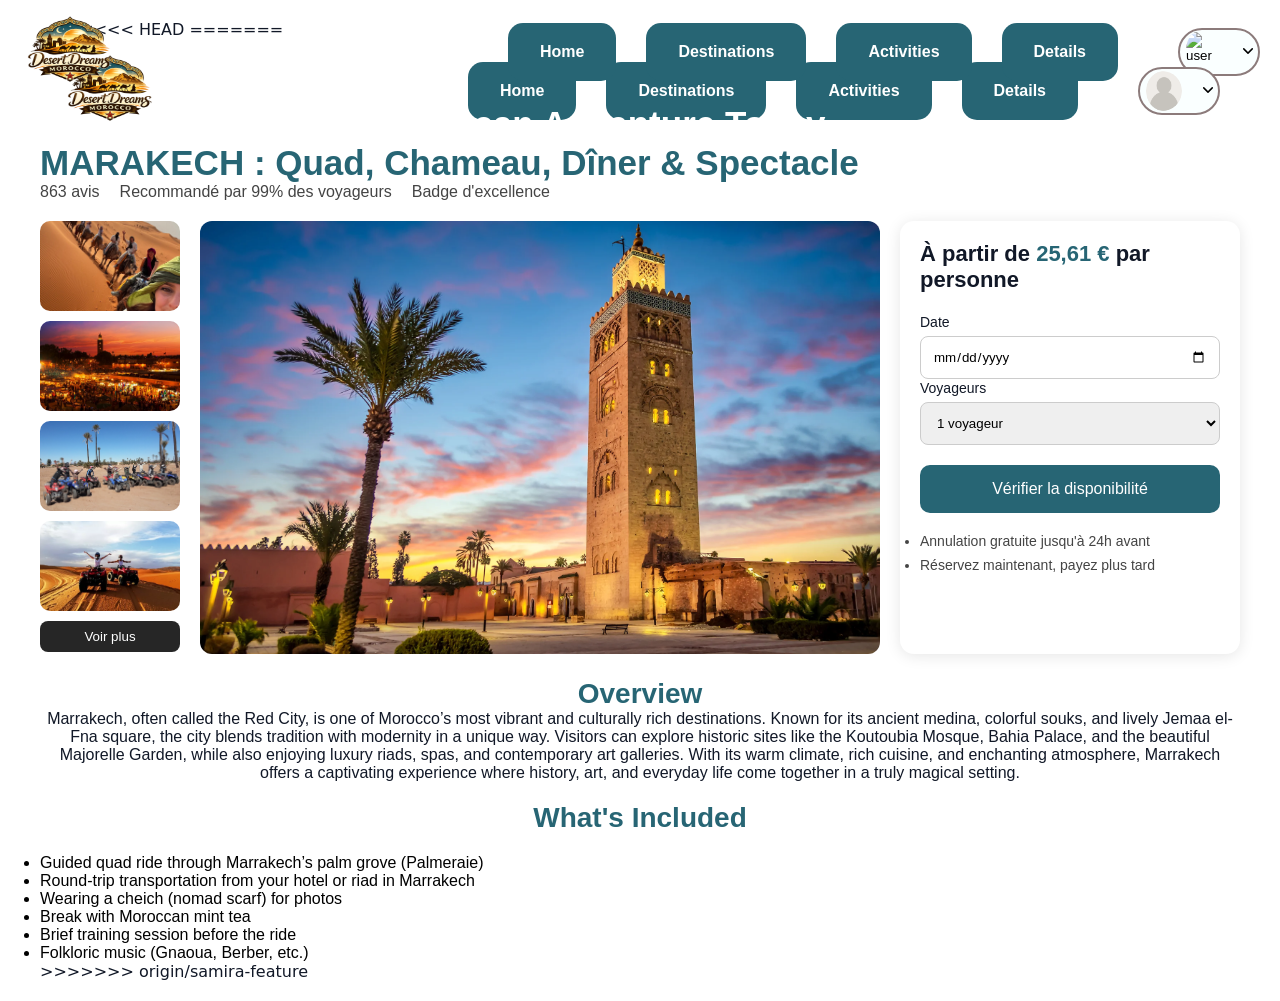
==== commit b1a45d29: "Merge samira-feature into main" ====
--- a/index.html
+++ b/index.html
@@ -1,4 +1,192 @@
 <!doctype html>
+<<<<<<< HEAD
+<html lang="en">
+  <head>
+    <meta charset="UTF-8" />
+    <meta name="viewport" content="width=device-width, initial-scale=1.0" />
+    <title>Viator Website</title>
+    <link rel="stylesheet" href="style.css" />
+    <link
+      rel="stylesheet"
+      href="https://cdnjs.cloudflare.com/ajax/libs/font-awesome/4.7.0/css/font-awesome.min.css"
+    />
+    <link
+      rel="stylesheet"
+      href="https://cdn-uicons.flaticon.com/3.0.0/uicons-regular-rounded/css/uicons-regular-rounded.css"
+    />
+  </head>
+
+  <body>
+    <div class="all-container">
+    <header>
+      <div class="left_header">
+        <div class="morocco-logo">
+          <img src="images/newlogo.png" alt="logotourist" />
+        </div>
+      </div>
+      <div class="righ_header">
+        <div class="center">
+          <ul>
+            <li><a href="#">Home</a></li>
+            <li><a href="#">Destinations</a></li>
+            <li><a href="#">Activities</a></li>
+            <li><a href="#">Details</a></li>
+          </ul>
+        </div>
+        <div class="profilUser" style="background-color: rgb(250, 255, 255);">
+          <button type="button" class="icons">
+            <img src="images/user.png" alt="user" />
+            <svg
+              viewBox="0 0 48 48"
+              fill="none"
+              class="avatarIcon__TCd7 md__qDd_ amp-block"
+            >
+              <circle
+                cx="24"
+                cy="24"
+                r="24"
+                fill="var(--viator-color-neutral-70)"
+              ></circle>
+              <path
+                d="M42.132 39.782c-3.53-6.346-10.305-10.64-18.082-10.64-7.851 0-14.6 4.228-18.101 10.674.081-.148-.034.061 0 0C10.333 44.878 16.76 48 24.05 48c7.213 0 13.683-3.182 18.082-8.218z"
+                fill="var(--viator-color-white)"
+              ></path>
+              <circle
+                cx="24"
+                cy="17.357"
+                r="10.5"
+                fill="var(--viator-color-white)"
+              ></circle>
+            </svg>
+          </button>
+          <button
+            data-automation="discover-button"
+            type="button"
+            name="description"
+            class="icon1"
+          >
+            <svg width="16" height="16">
+              <path
+                d="M11.72 5.34a.75.75 0 111.06 1.06l-4.25 4.26c-.3.29-.77.29-1.06 0L3.22 6.4a.75.75 0 011.06-1.06L8 9.06l3.72-3.72z"
+              ></path>
+            </svg>
+          </button>
+        </div>
+      </div>
+      <div class="clickDiv" style="display: none">
+        <a href="signIn.html">Sign In</a>
+        <a href="signUp.html">SignUp</a>
+      </div>
+    </header>
+<main>
+    <nav>
+      <h1>Plan Your Moroccan Adventure Today</h1>
+
+    </nav>
+    <section id="SignUp" class="section1" style="display:none">
+        <section class="Sign-container">
+          <h3>Ready to Start your <br />Success Story ?</h3>
+          <p>Signup to our website and start your favorite day</p>
+          <div class="form">
+            <label for="fullname">Full name :</label><br />
+            <input
+              type="text"
+              class="fullname"
+              name="fullname"
+              placeholder="Ayoub Sofi"
+            /><br />
+            <label for="email">Email :</label>
+            <div class="input-group">
+              <i class="fi fi-rr-envelope" class="email-icon"></i>
+              <input
+                type="email"
+                class="email"
+                placeholder="exemple@gmail.com"
+                name="email"
+              />
+            </div>
+
+            <label for="password">password :</label><br />
+            <div class="input-group">
+              <i class="fi fi-rr-eye"></i>
+              <input
+                type="password"
+                class="password"
+                name="password"
+                placeholder="**************"
+              /><br />
+            </div>
+            <div class="input-condition">
+              <input type="radio" /><label
+                ><span>I agree to the</span> Terms & Conditions</label
+              ><br />
+              <button type="button" class="button-signup">Sign Up</button>
+            </div>
+            <div class="rederect-lien">
+              <p>Have an account <button >Sign in</button></p>
+            </div>
+          </div>
+        </section>
+    </section>
+    <section class="container">
+      <div id="SignUp1" class="section2" style="display:none;">
+        <div class="Sign-container sign-in">
+          <img src="images/user.png" alt="userIcons" class="userIcons" />
+          <div class="form ">
+            <label for="email">Email :</label>
+            <div class="input-group">
+              <i class="fi fi-rr-envelope" class="email-icon"></i>
+              <input
+                type="email"
+                class="email"
+                placeholder="exemple@gmail.com"
+              />
+            </div>
+            <label for="password">password :</label><br />
+            <div class="input-group">
+              <i class="fi fi-rr-eye"></i>
+              <input
+                type="password"
+                class="password"
+                placeholder="**************"
+              /><br />
+            </div>
+            <div class="input-condition">
+              <button type="button" class="button-signIn">Sign In</button>
+            </div>
+          </div>
+          <div class="rederect-lien">
+            <p>Don't have an account <a href="SignUp.html">Sign Up</a></p>
+          </div>
+        </div>
+    </section>
+</main>
+    </div>
+    <script>
+     
+      // //  Show sign-in section when button is clicked
+      // const section1 = document.querySelector(".section1");
+      // document.querySelector(".sign-in").addEventListener("click", () => {
+      //   section1.style.display =
+      //     section1.style.display === "block" ? "none" : "flex";
+      // });
+      // const section2 = document.querySelector(".section2");
+
+      // document.querySelector(".sign-up").addEventListener("click", () => {
+        
+      //   section2.style.display =
+      //     section2.style.display === "block" ? "none" : "flex";
+      // });
+      // // if(section1.style.display==='block'){
+      // //   section2.style.display==='none'
+      // // }else{
+      // //   section1.style.display==='none'
+      // // }
+    </script>
+    <script src="script.js"></script>
+
+</body>
+=======
 <html lang="fr">
     <head>
         <meta charset="UTF-8" />
@@ -152,4 +340,5 @@
             </ul>
         </div>
     </body>
+>>>>>>> origin/samira-feature
 </html>
--- a/style.css
+++ b/style.css
@@ -0,0 +1,509 @@
+* {
+  padding: 0;
+  margin: 0;
+  box-sizing: border-box;
+}
+
+body {
+  font-family:
+    system-ui,
+    -apple-system,
+    BlinkMacSystemFont,
+    "Segoe UI",
+    Roboto,
+    Oxygen,
+    Ubuntu,
+    Cantarell,
+    "Open Sans",
+    "Helvetica Neue",
+    sans-serif;
+  background: #f8fafc;
+  color: #111827;
+}
+
+header {
+  display: flex;
+  justify-content: space-between;
+  align-items: center;
+  padding: 10px 20px;
+  gap: 14px;
+}
+
+.all-container {
+  width: 100%;
+  background-image: url("https://images.unsplash.com/photo-1507525428034-b723cf961d3e");
+  background-position: center;
+  background-repeat: no-repeat;
+  background-size: cover;
+  justify-content: center;
+  position: absolute;
+  height: 100vh;
+  transform: translate(-50%, -50%);
+  top: 50%;
+  left: 50%;
+  text-align: center;
+}
+
+.all-container nav {
+  width: 100%;
+  height: 60%;
+  align-items: flex-start;
+}
+
+nav h1 {
+  color: #fff;
+  font-size: 50px;
+}
+
+header .left_header,
+header .right_header,
+header .righ_header {
+  display: flex;
+  align-items: center;
+}
+
+header .center ul {
+  display: flex;
+  gap: 30px;
+  list-style: none;
+  justify-content: end;
+  flex-wrap: wrap;
+}
+
+header .center ul li {
+  background-color: #276574;
+  padding: 10px 15px;
+  border-radius: 15px;
+}
+
+header .center ul li a {
+  margin: 0 2px;
+  padding: 10px 15px;
+  text-decoration: none;
+  font-weight: 600;
+  color: #fff;
+  display: inline-block;
+}
+
+header .center ul li:hover {
+  background-color: #f1f5f9;
+}
+
+header .center ul li:hover a {
+  color: #000;
+}
+
+svg {
+  cursor: pointer;
+}
+
+.left_header .morocco-logo img {
+  width: 100px;
+  height: 80px;
+  border-radius: 50%;
+  margin: 0;
+}
+
+.righ_header {
+  display: flex;
+  align-items: center;
+  gap: 60px;
+}
+
+.righ_header > div {
+  display: flex;
+  align-items: center;
+  gap: 14px;
+}
+
+.righ_header button {
+  background: transparent;
+  border: none;
+  cursor: pointer;
+  padding: 6px;
+  border-radius: 50%;
+}
+
+.profilUser {
+  border: 2px solid rgb(140, 123, 123);
+  background: transparent;
+  cursor: pointer;
+  border-radius: 999px;
+  position: relative;
+}
+
+.profilUser button {
+  background: transparent;
+  border-radius: 999px;
+  cursor: pointer;
+  padding: 2px 2px;
+}
+
+.profilUser:hover {
+  background: #f1f5f9;
+}
+
+button.icons {
+  display: flex;
+  align-items: center;
+}
+
+button.icons img {
+  width: 40px;
+  height: 40px;
+  border-radius: 50%;
+  padding-left: 4px;
+}
+
+#menu-icon {
+  display: none;
+}
+
+.clickDiv {
+  position: absolute;
+  top: 70px;
+  right: 24px;
+  width: 200px;
+  background: none;
+  border-radius: 14px;
+  display: none;
+  flex-direction: column;
+  z-index: 999;
+}
+
+.clickDiv a {
+  padding: 12px 16px;
+  font-weight: 500;
+  text-decoration: none;
+  color: #fff;
+  font-size: large;
+  background-color: #276574;
+  text-align: center;
+  border-radius: 20px;
+  margin-bottom: 5px;
+}
+
+header:has(.profilUser:hover) .clickDiv,
+header:has(.profilUser:focus-within) .clickDiv {
+  display: flex;
+}
+
+header .clickDiv .sign-up,
+header .clickDiv .sign-in {
+  background-color: #276574;
+  color: #fff;
+  font-weight: 700;
+  padding: 10px 3rem;
+  text-align: center;
+  margin: 5px 1rem;
+  display: flex;
+  justify-content: center;
+  border-radius: 20px;
+  border: none;
+}
+
+h1,
+h2,
+h3 {
+  font-family: "Poppins", sans-serif;
+}
+
+.Sign-container {
+  width: 500px;
+  height: 100%;
+  justify-content: center;
+  align-items: center;
+  position: absolute;
+  text-align: center;
+  top: 12rem;
+  right: 0;
+  left: 0;
+  bottom: 0;
+  margin: auto;
+  padding: 0px;
+  background-color: #f7fff2;
+  border-radius: 14px;
+}
+
+.Sign-container.sign-in {
+  width: 400px;
+  background-color: #f7fff2;
+  text-align: center;
+  border-radius: 14px;
+  padding: 10px 40px;
+}
+
+.Sign-container h3 {
+  color: #000;
+}
+
+.Sign-container p {
+  color: #5c5e5a;
+  width: 200px;
+  text-align: center;
+  padding: 1rem;
+  margin: 0 auto;
+}
+
+.Sign-container .form {
+  padding: 1rem 2rem;
+  text-align: start;
+}
+
+.Sign-container .form .fullname,
+.Sign-container .form .email,
+.Sign-container .form .password {
+  border: none;
+  border-bottom: 1px solid #000;
+  outline: none;
+  width: 100%;
+  height: 2.3rem;
+  background-color: #f7fff2;
+}
+
+.Sign-container .form .input-group {
+  position: relative;
+  width: 100%;
+}
+
+.Sign-container .form i {
+  position: absolute;
+  top: 30%;
+  right: 0;
+  color: rgb(211, 212, 213);
+}
+
+.form .input-condition {
+  padding-top: 2rem;
+  text-align: center;
+  width: 100%;
+}
+
+.form .input-condition .button-signIn {
+  margin: 0;
+}
+
+.form .input-condition button {
+  padding: 0.8rem 3.5rem;
+  border: none;
+  background-color: #8bbfcc;
+  font-weight: 700;
+  color: #fff;
+  border-radius: 30px;
+  margin-top: 2rem;
+  width: 80%;
+  font-size: 30;
+}
+
+.form .input-condition button:hover {
+  background-color: #276574;
+}
+
+.Sign-container .form label {
+  color: #1d1e1d;
+}
+
+.Sign-container .form label span {
+  color: #5c5e5a;
+  margin-left: 5px;
+}
+
+.Sign-container .form span {
+  color: #333;
+}
+
+.Sign-container .userIcons {
+  width: 50px;
+  height: 50px;
+}
+
+.rederect-lien p {
+  font-size: small;
+}
+
+@media (max-width: 992px) {
+  header {
+    padding: 10px 14px;
+  }
+
+  .righ_header {
+    gap: 22px;
+  }
+
+  header .center ul {
+    gap: 14px;
+  }
+
+  header .center ul li {
+    padding: 8px 10px;
+  }
+
+  header .center ul li a {
+    padding: 8px 10px;
+    font-size: 14px;
+  }
+
+  .left_header .morocco-logo img {
+    width: 86px;
+    height: 66px;
+  }
+
+  .clickDiv {
+    right: 14px;
+    top: 68px;
+    width: 190px;
+  }
+
+  nav h1 {
+    font-size: 40px;
+  }
+
+  .Sign-container {
+    /* width: min(92%, 520px); */
+    width: 100%;
+    height: 100vh;
+  }
+
+  .Sign-container.sign-in {
+    width: min(92%, 440px);
+  }
+}
+
+@media (max-width: 768px) {
+  header {
+    flex-wrap: wrap;
+    justify-content: center;
+    gap: 10px;
+  }
+
+  .left_header {
+    width: 100%;
+    justify-content: center;
+  }
+
+  .righ_header,
+  .right_header {
+    width: 100%;
+    justify-content: center;
+    gap: 12px;
+    flex-wrap: wrap;
+  }
+
+  header .center ul {
+    justify-content: center;
+    gap: 10px;
+  }
+
+  header .center ul li {
+    border-radius: 12px;
+    padding: 8px 10px;
+  }
+
+  header .center ul li a {
+    padding: 8px 10px;
+    font-size: 13px;
+  }
+
+  .profilUser {
+    border: none;
+  }
+
+  .clickDiv {
+    top: 120px;
+    right: 12px;
+    width: 180px;
+  }
+
+  nav h1 {
+    font-size: 34px;
+    padding: 0 12px;
+  }
+
+  .Sign-container {
+    width: min(92%, 520px);
+    padding-bottom: 18px;
+  }
+
+  .Sign-container .form {
+    padding: 1rem 1.2rem;
+  }
+
+  .form .input-condition button {
+    width: 90%;
+    padding: 0.7rem 2rem;
+  }
+}
+
+@media (max-width: 768px) {
+  header {
+    flex-direction: column;
+    align-items: center;
+    justify-content: center;
+    gap: 10px;
+    padding: 12px 12px;
+  }
+
+  .righ_header,
+  .right_header {
+    width: 100%;
+    justify-content: center;
+    flex-wrap: wrap;
+    gap: 10px;
+  }
+
+  .center {
+    width: 100%;
+  }
+
+  .center ul {
+    justify-content: center;
+    gap: 10px;
+  }
+
+  .center ul li {
+    padding: 8px 10px;
+    border-radius: 12px;
+  }
+
+  .center ul li a {
+    font-size: 13px;
+  }
+
+  .profilUser {
+    border: none;
+  }
+
+  .clickDiv {
+    right: 50%;
+    transform: translateX(50%);
+    width: 220px;
+  }
+
+  nav h1 {
+    font-size: 32px;
+  }
+  .Sign-container {
+    position: relative;
+    margin: 18px auto;
+  }
+}
+
+@media (max-width: 480px) {
+  .left_header .morocco-logo img {
+    width: 74px;
+    height: 58px;
+  }
+  button.icons img {
+    width: 34px;
+    height: 34px;
+  }
+  nav h1 {
+    font-size: 26px;
+  }
+  .clickDiv {
+    width: 210px;
+  }
+  .clickDiv a {
+    font-size: 16px;
+  }
+}
--- a/stylle.css
+++ b/stylle.css
@@ -1,4 +1,4 @@
-* {
+ * {
     margin: 0;
     padding: 0;
     box-sizing: border-box;
@@ -144,7 +144,7 @@
 #menu-icon {
     display: none;
 }
-@media (max-width: 768px) {
+@media (max-width: 551px) {
     header {
         gap: 10px;
         display: flex;
@@ -329,20 +329,128 @@
     text-align: center;
 }
 .includ {
-   
-    color:black;
+    color: black;
     width: 100%;
     border-radius: 20px;
-     justify-content: center;
-    align-items: center;
-     
+    justify-content: center;
+    align-items: center;
 }
 
 .includ h4 {
-  margin: 20px;
+    margin: 20px;
     font-size: 28px;
-  color: #276574;
-     justify-content: center;
-    align-items: center;
-      display: flex;
-}
+    color: #276574;
+    justify-content: center;
+    align-items: center;
+    display: flex;
+}
+
+
+@media (max-width: 1024px) {
+    .layout {
+        grid-template-columns: 120px 1fr;
+        grid-template-areas:
+            "left-gallery main-photo"
+            "left-gallery main-photo"
+            "booking booking";
+        gap: 20px;
+    }
+
+    .booking {
+        width: 100%;
+    }
+}
+
+@media (max-width: 768px) {
+    header .center ul {
+        display: none; 
+    }
+
+    #menu-icon {
+        display: block;
+    }
+
+    body {
+        padding: 10px;
+    }
+
+    nav h1 {
+        font-size: 20px;
+        text-align: center;
+    }
+
+    .sub-info {
+        flex-direction: column;
+        text-align: center;
+    }
+
+ 
+    .layout {
+        display: flex;
+        flex-direction: column;
+        gap: 15px;
+    }
+
+    .left-gallery {
+        display: flex;
+        flex-direction: row;
+        overflow-x: auto;
+        gap: 10px;
+        padding-bottom: 10px;
+    }
+
+    .left-gallery img {
+        min-width: 110px;
+        height: 93px;
+        flex-shrink: 0;
+        border-radius: 8px;
+        width: 40px;
+    }
+
+    .voir-plus {
+        display: none;
+    }
+
+    .main-photo .hero {
+        height: 250px;
+    }
+
+    .booking {
+        order: -1; 
+        width: 100%;
+    }
+
+    .discription h3,
+    .includ h4 {
+        font-size: 22px;
+    }
+
+    .discription p {
+        padding: 0 10px;
+        text-align: center;
+    }
+}
+
+@media (max-width: 480px) {
+
+    nav h1 {
+        font-size: 18px;
+        padding: 0 10px;
+    }
+
+    .booking input,
+    .booking select {
+        padding: 10px;
+    }
+
+    .btn-check {
+        padding: 12px;
+        font-size: 14px;
+    }
+
+    .main-photo .hero {
+        height: 393px;
+        width: 125%;
+    }
+}
+
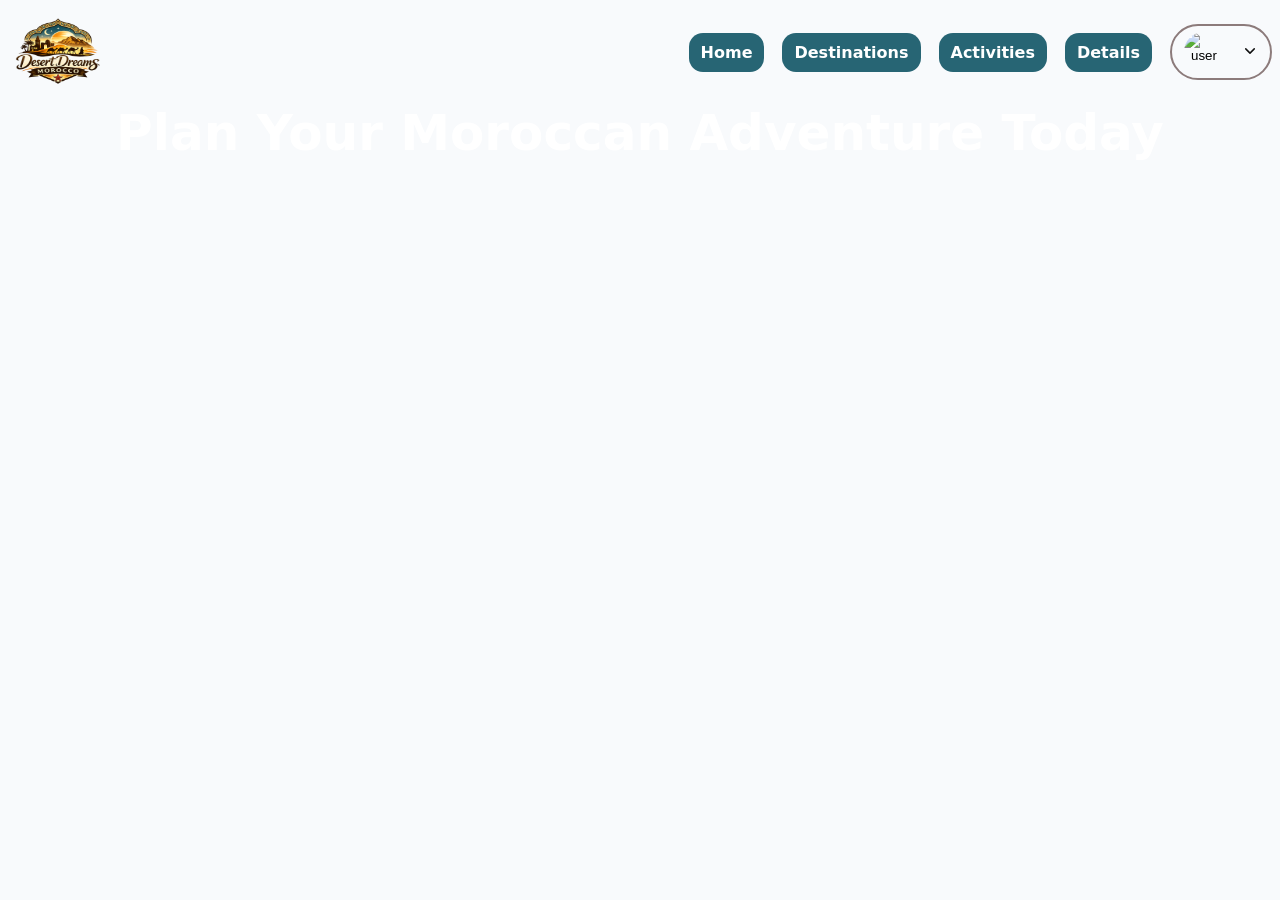
==== commit e6567367: "update style and add lien of  page sig-in ,sign-up and logo" ====
--- a/index.html
+++ b/index.html
@@ -1,5 +1,4 @@
 <!doctype html>
-<<<<<<< HEAD
 <html lang="en">
   <head>
     <meta charset="UTF-8" />
@@ -18,67 +17,50 @@
 
   <body>
     <div class="all-container">
-    <header>
-      <div class="left_header">
-        <div class="morocco-logo">
-          <img src="images/newlogo.png" alt="logotourist" />
-        </div>
-      </div>
-      <div class="righ_header">
-        <div class="center">
-          <ul>
-            <li><a href="#">Home</a></li>
-            <li><a href="#">Destinations</a></li>
-            <li><a href="#">Activities</a></li>
-            <li><a href="#">Details</a></li>
-          </ul>
-        </div>
-        <div class="profilUser" style="background-color: rgb(250, 255, 255);">
-          <button type="button" class="icons">
-            <img src="images/user.png" alt="user" />
-            <svg
-              viewBox="0 0 48 48"
-              fill="none"
-              class="avatarIcon__TCd7 md__qDd_ amp-block"
-            >
-              <circle
-                cx="24"
-                cy="24"
-                r="24"
-                fill="var(--viator-color-neutral-70)"
-              ></circle>
-              <path
-                d="M42.132 39.782c-3.53-6.346-10.305-10.64-18.082-10.64-7.851 0-14.6 4.228-18.101 10.674.081-.148-.034.061 0 0C10.333 44.878 16.76 48 24.05 48c7.213 0 13.683-3.182 18.082-8.218z"
-                fill="var(--viator-color-white)"
-              ></path>
-              <circle
-                cx="24"
-                cy="17.357"
-                r="10.5"
-                fill="var(--viator-color-white)"
-              ></circle>
-            </svg>
-          </button>
-          <button
-            data-automation="discover-button"
-            type="button"
-            name="description"
-            class="icon1"
-          >
-            <svg width="16" height="16">
-              <path
-                d="M11.72 5.34a.75.75 0 111.06 1.06l-4.25 4.26c-.3.29-.77.29-1.06 0L3.22 6.4a.75.75 0 011.06-1.06L8 9.06l3.72-3.72z"
-              ></path>
-            </svg>
-          </button>
-        </div>
-      </div>
-      <div class="clickDiv" style="display: none">
-        <a href="signIn.html">Sign In</a>
-        <a href="signUp.html">SignUp</a>
-      </div>
-    </header>
-<main>
+    <header class="site-header">
+  <div class="left_header">
+    <div class="morocco-logo">
+     <a href="index.html"><img src="images/newlogo.png" alt="logotourist" /></a> 
+    </div>
+  </div>
+
+  <input type="checkbox" id="nav-toggle" class="nav-toggle" />
+  <label for="nav-toggle" class="nav-btn" aria-label="Open menu">
+    <span></span><span></span><span></span>
+  </label>
+
+  <div class="righ_header">
+    <div class="center">
+      <ul>
+        <li><a href="#">Home</a></li>
+        <li><a href="#">Destinations</a></li>
+        <li><a href="#">Activities</a></li>
+        <li><a href="#">Details</a></li>
+      </ul>
+    </div>
+
+    <div class="profilUser">
+      <button type="button" class="icons">
+        <img src="images/user.png" alt="user" />
+      </button>
+      <button type="button" class="icon1">
+        <svg width="16" height="16">
+          <path
+            d="M11.72 5.34a.75.75 0 111.06 1.06l-4.25 4.26c-.3.29-.77.29-1.06 0L3.22 6.4a.75.75 0 011.06-1.06L8 9.06l3.72-3.72z"
+          ></path>
+        </svg>
+      </button>
+    </div>
+
+    <div class="clickDiv">
+      <a href="signIn.html">Sign In</a>
+      <a href="signUp.html">SignUp</a>
+    </div>
+  </div>
+</header>
+
+
+    <main>
     <nav>
       <h1>Plan Your Moroccan Adventure Today</h1>
 
@@ -186,159 +168,4 @@
     <script src="script.js"></script>
 
 </body>
-=======
-<html lang="fr">
-    <head>
-        <meta charset="UTF-8" />
-        <meta name="viewport" content="width=device-width, initial-scale=1.0" />
-        <title>kechActivité</title>
-        <link rel="stylesheet" href="stylle.css" />
-    </head>
-    <body>
-        <header>
-            <div class="left_header">
-                <div class="morocco-logo">
-                    <img src="newlogo.png" alt="logotourist" />
-                </div>
-            </div>
-            <div class="righ_header">
-                <div class="center">
-                    <ul>
-                        <li><a href="#">Home</a></li>
-                        <li><a href="#">Destinations</a></li>
-                        <li><a href="#">Activities</a></li>
-                        <li><a href="#">Details</a></li>
-                    </ul>
-                </div>
-                <div
-                    class="profilUser"
-                    style="background-color: rgb(250, 255, 255)"
-                >
-                    <button type="button" class="icons">
-                        <img src="user.png" alt="user" />
-                        <svg
-                            viewBox="0 0 48 48"
-                            fill="none"
-                            class="avatarIcon__TCd7 md__qDd_ amp-block"
-                        >
-                            <circle
-                                cx="24"
-                                cy="24"
-                                r="24"
-                                fill="var(--viator-color-neutral-70)"
-                            ></circle>
-                            <path
-                                d="M42.132 39.782c-3.53-6.346-10.305-10.64-18.082-10.64-7.851 0-14.6 4.228-18.101 10.674.081-.148-.034.061 0 0C10.333 44.878 16.76 48 24.05 48c7.213 0 13.683-3.182 18.082-8.218z"
-                                fill="var(--viator-color-white)"
-                            ></path>
-                            <circle
-                                cx="24"
-                                cy="17.357"
-                                r="10.5"
-                                fill="var(--viator-color-white)"
-                            ></circle>
-                        </svg>
-                    </button>
-                    <button
-                        data-automation="discover-button"
-                        type="button"
-                        name="description"
-                        class="icon1"
-                    >
-                        <svg width="16" height="16">
-                            <path
-                                d="M11.72 5.34a.75.75 0 111.06 1.06l-4.25 4.26c-.3.29-.77.29-1.06 0L3.22 6.4a.75.75 0 011.06-1.06L8 9.06l3.72-3.72z"
-                            ></path>
-                        </svg>
-                    </button>
-                </div>
-            </div>
-            <div class="clickDiv" style="display: none">
-                <button type="button" class="sign-in">Sign In</button>
-                <button type="button" class="sign-up">SignUp</button>
-            </div>
-        </header>
-        <nav>
-            <h1 id="Titre">MARAKECH : Quad, Chameau, Dîner & Spectacle</h1>
-            <div class="sub-info">
-                <p>863 avis</p>
-                <p>Recommandé par 99% des voyageurs</p>
-                <p>Badge d'excellence</p>
-            </div>
-        </nav>
-
-        <div class="layout">
-            <aside class="left-gallery">
-                <img src="sahara.jpg" />
-                <img src="Jam.jpg" />
-                <img src="balad.jpg" />
-                <img src="quad.webp" />
-                <button class="voir-plus">Voir plus</button>
-            </aside>
-
-            <main class="main-photo">
-                <img src="kech.webp" class="hero" />
-            </main>
-
-            <aside class="booking">
-                <h2>
-                    À partir de
-                    <span class="price">25,61 €</span>
-                    par personne
-                </h2>
-
-                <label>Date</label>
-                <input type="date" />
-
-                <label>Voyageurs</label>
-                <select>
-                    <option>1 voyageur</option>
-                    <option>2 voyageurs</option>
-                    <option>3 voyageurs</option>
-                </select>
-
-                <button class="btn-check">Vérifier la disponibilité</button>
-
-                <ul class="details">
-                    <li>Annulation gratuite jusqu'à 24h avant</li>
-                    <li>Réservez maintenant, payez plus tard</li>
-                </ul>
-            </aside>
-        </div>
-        <div class="discription">
-            <h3>Overview</h3>
-
-            <p>
-                Marrakech, often called the Red City, is one of Morocco’s most
-                vibrant and culturally rich destinations. Known for its ancient
-                medina, colorful souks, and lively Jemaa el-Fna square, the city
-                blends tradition with modernity in a unique way. Visitors can
-                explore historic sites like the Koutoubia Mosque, Bahia Palace,
-                and the beautiful Majorelle Garden, while also enjoying luxury
-                riads, spas, and contemporary art galleries. With its warm
-                climate, rich cuisine, and enchanting atmosphere, Marrakech
-                offers a captivating experience where history, art, and everyday
-                life come together in a truly magical setting.
-            </p>
-        </div>
-
-        <div class="includ">
-            <h4>What's Included</h4>
-
-            <ul class="list">
-                <li>
-                    Guided quad ride through Marrakech’s palm grove (Palmeraie)
-                </li>
-                <li>
-                    Round-trip transportation from your hotel or riad in
-                    Marrakech
-                </li>
-                <li>Wearing a cheich (nomad scarf) for photos</li>
-                <li>Break with Moroccan mint tea</li>
-                <li>Brief training session before the ride</li>
-                <li>Folkloric music (Gnaoua, Berber, etc.)</li>
-            </ul>
-        </div>
-    </body>
->>>>>>> origin/samira-feature
 </html>
--- a/style.css
+++ b/style.css
@@ -2,6 +2,31 @@
   padding: 0;
   margin: 0;
   box-sizing: border-box;
+}
+.all-container {
+  width: 100%;
+  background-image: url("https://images.unsplash.com/photo-1507525428034-b723cf961d3e");
+  background-position: center;
+  background-repeat: no-repeat;
+  background-size: cover;
+  justify-content: center;
+  position: absolute;
+  height: 100vh;
+  transform: translate(-50%, -50%);
+  top: 50%;
+  left: 50%;
+  text-align: center;
+}
+
+.all-container nav {
+  width: 100%;
+  height: 60%;
+  align-items: flex-start;
+}
+
+nav h1 {
+  color: #fff;
+  font-size: 50px;
 }
 
 body {
@@ -21,126 +46,77 @@
   color: #111827;
 }
 
-header {
+.site-header {
+  width: 100%;
   display: flex;
   justify-content: space-between;
   align-items: center;
-  padding: 10px 20px;
-  gap: 14px;
-}
-
-.all-container {
-  width: 100%;
-  background-image: url("https://images.unsplash.com/photo-1507525428034-b723cf961d3e");
-  background-position: center;
-  background-repeat: no-repeat;
-  background-size: cover;
-  justify-content: center;
-  position: absolute;
-  height: 100vh;
-  transform: translate(-50%, -50%);
-  top: 50%;
-  left: 50%;
-  text-align: center;
-}
-
-.all-container nav {
-  width: 100%;
-  height: 60%;
-  align-items: flex-start;
-}
-
-nav h1 {
-  color: #fff;
-  font-size: 50px;
-}
-
-header .left_header,
-header .right_header,
-header .righ_header {
-  display: flex;
-  align-items: center;
-}
-
-header .center ul {
-  display: flex;
-  gap: 30px;
-  list-style: none;
-  justify-content: end;
-  flex-wrap: wrap;
-}
-
-header .center ul li {
-  background-color: #276574;
-  padding: 10px 15px;
-  border-radius: 15px;
-}
-
-header .center ul li a {
-  margin: 0 2px;
-  padding: 10px 15px;
-  text-decoration: none;
-  font-weight: 600;
-  color: #fff;
-  display: inline-block;
-}
-
-header .center ul li:hover {
-  background-color: #f1f5f9;
-}
-
-header .center ul li:hover a {
-  color: #000;
-}
-
-svg {
-  cursor: pointer;
-}
-
-.left_header .morocco-logo img {
+  gap: 16px;
+  padding: 12px 8px;
+}
+
+.left_header {
+  display: flex;
+  align-items: center;
+}
+
+.morocco-logo img {
   width: 100px;
   height: 80px;
   border-radius: 50%;
-  margin: 0;
+  display: block;
 }
 
 .righ_header {
   display: flex;
   align-items: center;
-  gap: 60px;
-}
-
-.righ_header > div {
-  display: flex;
-  align-items: center;
-  gap: 14px;
-}
-
-.righ_header button {
-  background: transparent;
-  border: none;
-  cursor: pointer;
-  padding: 6px;
-  border-radius: 50%;
+  gap: 18px;
+  position: relative;
+}
+
+.center ul {
+  display: flex;
+  align-items: center;
+  gap: 18px;
+  list-style: none;
+}
+
+.center ul li {
+  background: #276574;
+  border-radius: 14px;
+}
+
+.center ul li a {
+  display: block;
+  padding: 10px 12px;
+  text-decoration: none;
+  font-weight: 700;
+  color: #fff;
+}
+
+.center ul li:hover {
+  background: #f1f5f9;
+}
+
+.center ul li:hover a {
+  color: #000;
 }
 
 .profilUser {
   border: 2px solid rgb(140, 123, 123);
+  border-radius: 999px;
+  display: flex;
+  align-items: center;
+  gap: 6px;
+  padding: 2px 6px;
+}
+
+.profilUser button {
+  border: none;
   background: transparent;
   cursor: pointer;
+  padding: 4px 6px;
   border-radius: 999px;
-  position: relative;
-}
-
-.profilUser button {
-  background: transparent;
-  border-radius: 999px;
-  cursor: pointer;
-  padding: 2px 2px;
-}
-
-.profilUser:hover {
-  background: #f1f5f9;
 }
 
 button.icons {
@@ -152,60 +128,145 @@
   width: 40px;
   height: 40px;
   border-radius: 50%;
-  padding-left: 4px;
-}
-
-#menu-icon {
-  display: none;
+  display: block;
+}
+
+.icon1 svg path {
+  fill: #111;
 }
 
 .clickDiv {
   position: absolute;
-  top: 70px;
-  right: 24px;
-  width: 200px;
-  background: none;
-  border-radius: 14px;
+  top: calc(100% + 10px);
+  right: 0;
+  width: 100px;
   display: none;
   flex-direction: column;
+  gap: 8px;
   z-index: 999;
 }
 
 .clickDiv a {
-  padding: 12px 16px;
-  font-weight: 500;
+  width: 80px;
+  padding: 6px 6px;
+  font-weight: 700;
   text-decoration: none;
   color: #fff;
-  font-size: large;
-  background-color: #276574;
+  background: #276574;
+  border-radius: 18px;
   text-align: center;
-  border-radius: 20px;
-  margin-bottom: 5px;
-}
-
-header:has(.profilUser:hover) .clickDiv,
-header:has(.profilUser:focus-within) .clickDiv {
-  display: flex;
-}
-
-header .clickDiv .sign-up,
-header .clickDiv .sign-in {
-  background-color: #276574;
-  color: #fff;
-  font-weight: 700;
-  padding: 10px 3rem;
-  text-align: center;
-  margin: 5px 1rem;
-  display: flex;
+  justify-content: end;
+}
+
+.clickDiv a:hover {
+  background: #f1f5f9;
+  color: #000;
+}
+
+.profilUser:hover + .clickDiv,
+.profilUser:focus-within + .clickDiv {
+  display: flex;
+}
+
+.nav-toggle {
+  display: none;
+}
+
+.nav-btn {
+  display: none;
+  width: 44px;
+  height: 44px;
+  border-radius: 12px;
+  cursor: pointer;
+  align-items: center;
   justify-content: center;
-  border-radius: 20px;
-  border: none;
-}
-
-h1,
-h2,
-h3 {
-  font-family: "Poppins", sans-serif;
+  gap: 6px;
+  flex-direction: column;
+  background: #276574;
+}
+
+.nav-btn span {
+  width: 22px;
+  height: 2px;
+  background: #fff;
+  display: block;
+  border-radius: 2px;
+}
+
+@media (max-width: 768px) {
+  .site-header {
+    display: grid;
+    grid-template-columns: 1fr auto;
+    align-items: center;
+    gap: 10px;
+    padding: 12px 12px;
+  }
+
+  .morocco-logo img {
+    width: 78px;
+    height: 60px;
+  }
+
+  .nav-btn {
+    display: flex;
+    justify-self: end;
+  }
+
+  .righ_header {
+    grid-column: 1 / -1;
+    width: 100%;
+    display: none;
+    flex-direction: column;
+    align-items: stretch;
+    gap: 12px;
+    padding-top: 8px;
+  }
+
+  .center ul {
+    width: 100%;
+    flex-direction: column;
+    gap: 10px;
+  }
+
+  .center ul li a {
+    width: 100%;
+    text-align: center;
+    padding: 12px 14px;
+  }
+
+  .profilUser {
+    width: max-content;
+    margin: 0 auto;
+    border: none;
+    background: rgba(255, 255, 255, 0.15);
+  }
+
+  .clickDiv {
+    position: static;
+    width: min(320px, 92%);
+    margin: 0 auto;
+  }
+
+  .profilUser:hover + .clickDiv,
+  .profilUser:focus-within + .clickDiv {
+    display: flex;
+  }
+
+  .nav-toggle:checked ~ .righ_header {
+    display: flex;
+  }
+}
+
+@media (max-width: 420px) {
+  .nav-btn {
+    width: 42px;
+    height: 42px;
+  }
+
+  button.icons img {
+    width: 34px;
+    height: 34px;
+  }
 }
 
 .Sign-container {
@@ -226,11 +287,14 @@
 }
 
 .Sign-container.sign-in {
-  width: 400px;
+  width: 500px;
   background-color: #f7fff2;
   text-align: center;
   border-radius: 14px;
   padding: 10px 40px;
+  display: flex;
+  flex-direction: column;
+  justify-content: center;
 }
 
 .Sign-container h3 {
@@ -239,7 +303,7 @@
 
 .Sign-container p {
   color: #5c5e5a;
-  width: 200px;
+  width: 210px;
   text-align: center;
   padding: 1rem;
   margin: 0 auto;
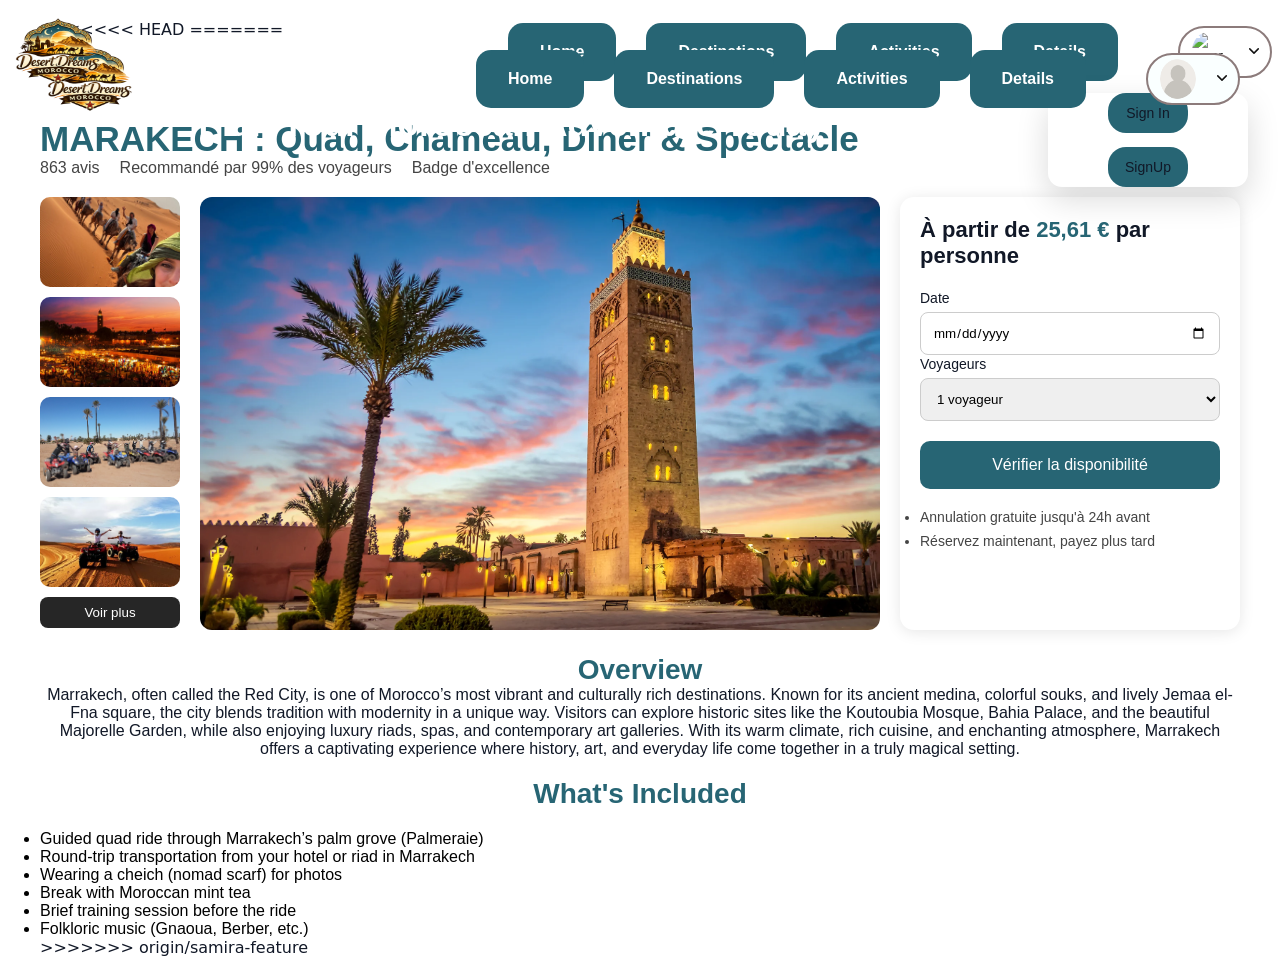
==== commit 76b6b747: "update link branch feature-login" ====
--- a/index.html
+++ b/index.html
@@ -1,4 +1,5 @@
 <!doctype html>
+<<<<<<< HEAD
 <html lang="en">
   <head>
     <meta charset="UTF-8" />
@@ -168,4 +169,159 @@
     <script src="script.js"></script>
 
 </body>
+=======
+<html lang="fr">
+    <head>
+        <meta charset="UTF-8" />
+        <meta name="viewport" content="width=device-width, initial-scale=1.0" />
+        <title>kechActivité</title>
+        <link rel="stylesheet" href="stylle.css" />
+    </head>
+    <body>
+        <header>
+            <div class="left_header">
+                <div class="morocco-logo">
+                    <img src="newlogo.png" alt="logotourist" />
+                </div>
+            </div>
+            <div class="righ_header">
+                <div class="center">
+                    <ul>
+                        <li><a href="#">Home</a></li>
+                        <li><a href="#">Destinations</a></li>
+                        <li><a href="#">Activities</a></li>
+                        <li><a href="#">Details</a></li>
+                    </ul>
+                </div>
+                <div
+                    class="profilUser"
+                    style="background-color: rgb(250, 255, 255)"
+                >
+                    <button type="button" class="icons">
+                        <img src="user.png" alt="user" />
+                        <svg
+                            viewBox="0 0 48 48"
+                            fill="none"
+                            class="avatarIcon__TCd7 md__qDd_ amp-block"
+                        >
+                            <circle
+                                cx="24"
+                                cy="24"
+                                r="24"
+                                fill="var(--viator-color-neutral-70)"
+                            ></circle>
+                            <path
+                                d="M42.132 39.782c-3.53-6.346-10.305-10.64-18.082-10.64-7.851 0-14.6 4.228-18.101 10.674.081-.148-.034.061 0 0C10.333 44.878 16.76 48 24.05 48c7.213 0 13.683-3.182 18.082-8.218z"
+                                fill="var(--viator-color-white)"
+                            ></path>
+                            <circle
+                                cx="24"
+                                cy="17.357"
+                                r="10.5"
+                                fill="var(--viator-color-white)"
+                            ></circle>
+                        </svg>
+                    </button>
+                    <button
+                        data-automation="discover-button"
+                        type="button"
+                        name="description"
+                        class="icon1"
+                    >
+                        <svg width="16" height="16">
+                            <path
+                                d="M11.72 5.34a.75.75 0 111.06 1.06l-4.25 4.26c-.3.29-.77.29-1.06 0L3.22 6.4a.75.75 0 011.06-1.06L8 9.06l3.72-3.72z"
+                            ></path>
+                        </svg>
+                    </button>
+                </div>
+            </div>
+            <div class="clickDiv" style="display: none">
+                <button type="button" class="sign-in">Sign In</button>
+                <button type="button" class="sign-up">SignUp</button>
+            </div>
+        </header>
+        <nav>
+            <h1 id="Titre">MARAKECH : Quad, Chameau, Dîner & Spectacle</h1>
+            <div class="sub-info">
+                <p>863 avis</p>
+                <p>Recommandé par 99% des voyageurs</p>
+                <p>Badge d'excellence</p>
+            </div>
+        </nav>
+
+        <div class="layout">
+            <aside class="left-gallery">
+                <img src="sahara.jpg" />
+                <img src="Jam.jpg" />
+                <img src="balad.jpg" />
+                <img src="quad.webp" />
+                <button class="voir-plus">Voir plus</button>
+            </aside>
+
+            <main class="main-photo">
+                <img src="kech.webp" class="hero" />
+            </main>
+
+            <aside class="booking">
+                <h2>
+                    À partir de
+                    <span class="price">25,61 €</span>
+                    par personne
+                </h2>
+
+                <label>Date</label>
+                <input type="date" />
+
+                <label>Voyageurs</label>
+                <select>
+                    <option>1 voyageur</option>
+                    <option>2 voyageurs</option>
+                    <option>3 voyageurs</option>
+                </select>
+
+                <button class="btn-check">Vérifier la disponibilité</button>
+
+                <ul class="details">
+                    <li>Annulation gratuite jusqu'à 24h avant</li>
+                    <li>Réservez maintenant, payez plus tard</li>
+                </ul>
+            </aside>
+        </div>
+        <div class="discription">
+            <h3>Overview</h3>
+
+            <p>
+                Marrakech, often called the Red City, is one of Morocco’s most
+                vibrant and culturally rich destinations. Known for its ancient
+                medina, colorful souks, and lively Jemaa el-Fna square, the city
+                blends tradition with modernity in a unique way. Visitors can
+                explore historic sites like the Koutoubia Mosque, Bahia Palace,
+                and the beautiful Majorelle Garden, while also enjoying luxury
+                riads, spas, and contemporary art galleries. With its warm
+                climate, rich cuisine, and enchanting atmosphere, Marrakech
+                offers a captivating experience where history, art, and everyday
+                life come together in a truly magical setting.
+            </p>
+        </div>
+
+        <div class="includ">
+            <h4>What's Included</h4>
+
+            <ul class="list">
+                <li>
+                    Guided quad ride through Marrakech’s palm grove (Palmeraie)
+                </li>
+                <li>
+                    Round-trip transportation from your hotel or riad in
+                    Marrakech
+                </li>
+                <li>Wearing a cheich (nomad scarf) for photos</li>
+                <li>Break with Moroccan mint tea</li>
+                <li>Brief training session before the ride</li>
+                <li>Folkloric music (Gnaoua, Berber, etc.)</li>
+            </ul>
+        </div>
+    </body>
+>>>>>>> origin/samira-feature
 </html>
--- a/stylle.css
+++ b/stylle.css
@@ -0,0 +1,456 @@
+ * {
+    margin: 0;
+    padding: 0;
+    box-sizing: border-box;
+    font-family: "Arial", sans-serif;
+}
+* {
+    padding: 0%;
+    margin: 0%;
+}
+body {
+    font-family:
+        system-ui,
+        -apple-system,
+        BlinkMacSystemFont,
+        "Segoe UI",
+        Roboto,
+        Oxygen,
+        Ubuntu,
+        Cantarell,
+        "Open Sans",
+        "Helvetica Neue",
+        sans-serif;
+    background: #f8fafc;
+    color: #111827;
+}
+header {
+    display: flex;
+    justify-content: space-between;
+}
+.all-container {
+    width: 100%;
+    background-image: url("https://images.unsplash.com/photo-1507525428034-b723cf961d3e");
+    background-position: center;
+    background-repeat: no-repeat;
+    background-size: cover;
+    justify-content: center;
+    position: relative;
+    height: 100vh;
+    position: absolute;
+    transform: translate(-50%, -50%);
+    top: 50%;
+    left: 50%;
+    text-align: center;
+}
+.all-container nav {
+    width: 80%;
+    height: 60%;
+    align-items: flex-start;
+}
+nav h1 {
+    color: white;
+    font-size: 35px;
+}
+
+header .left_header,
+.right_header {
+    display: flex;
+    align-items: center;
+}
+header .center ul {
+    display: flex;
+    gap: 30px;
+    list-style-type: none;
+    text-decoration: none;
+    justify-content: end;
+}
+header .center ul li {
+    background-color: #276574;
+    padding: 10px 15px;
+    border-radius: 15px;
+}
+header .center ul li a {
+    margin: 0px 2px;
+    padding: 10px 15px;
+    text-decoration: none;
+    font-weight: 600;
+    color: white;
+
+    justify-content: space-between;
+}
+header .center ul li:hover,
+header .center ul li a:hover {
+    background-color: #f1f5f9;
+    color: black;
+}
+
+svg {
+    cursor: pointer;
+}
+.left_header .morocco-logo img {
+    width: 100px;
+    height: 80px;
+    border-radius: 50%;
+    margin: 0;
+}
+.righ_header {
+    display: flex;
+    align-items: center;
+    gap: 60px;
+}
+
+.righ_header > div {
+    display: flex;
+    align-items: center;
+    gap: 14px;
+}
+.righ_header button {
+    background: transparent;
+    border: none;
+    cursor: pointer;
+    padding: 6px;
+    border-radius: 50%;
+}
+.profilUser {
+    border: 2px solid rgb(140, 123, 123);
+    background: transparent;
+    cursor: pointer;
+    border-radius: 999px;
+}
+.profilUser button {
+    background: transparent;
+    border-radius: 999px;
+    cursor: pointer;
+    padding: 2px 2px;
+}
+.profilUser:hover {
+    background: #f1f5f9;
+}
+
+.icon {
+    fill: #111827;
+}
+button.icons {
+    display: flex;
+    align-items: center;
+}
+button.icons img {
+    width: 40px;
+    height: 40px;
+    border-radius: 50%;
+    padding-left: 4px;
+}
+#menu-icon {
+    display: none;
+}
+@media (max-width: 551px) {
+    header {
+        gap: 10px;
+        display: flex;
+    }
+    header > div {
+        gap: 20px;
+    }
+    header .discoverbutton,
+    header .icon1 {
+        display: none;
+    }
+    #menu-icon {
+        display: block;
+        font-size: 30px;
+    }
+    .inputGroup.labelinput,
+    .search-btn {
+        display: none;
+    }
+    .profilUser {
+        border: none;
+    }
+}
+.clickDiv {
+    position: absolute;
+    top: 70px;
+    right: 24px;
+    width: 200px;
+    background: none;
+    border-radius: 14px;
+    box-shadow: 0 12px 32px rgba(0, 0, 0, 0.15);
+    display: none;
+    flex-direction: column;
+    z-index: 999;
+}
+
+.clickDiv a {
+    padding: 12px 16px;
+    font-size: 14px;
+    font-weight: 500;
+    text-decoration: none;
+    color: #111827;
+    text-align: center;
+}
+
+.clickDiv a:hover {
+    background: #f1f5f9;
+}
+header .clickDiv .sign-up,
+.sign-in {
+    background-color: #276574;
+    color: white;
+    font-weight: 700;
+    padding: 10px 3rem;
+    text-align: center;
+    margin: 5px 1rem;
+    display: flex;
+    justify-content: center;
+    border-radius: 20px;
+    border: none;
+}
+body {
+    background: #ffffff;
+    padding: 20px 40px;
+}
+
+header h1 {
+    font-size: 28px;
+    margin-bottom: 8px;
+}
+
+.sub-info {
+    display: flex;
+    gap: 20px;
+    color: #444;
+    margin-bottom: 20px;
+}
+
+.layout {
+    display: grid;
+    grid-template-columns: 140px 1fr 340px;
+    gap: 20px;
+    align-items: flex-start;
+}
+
+.left-gallery {
+    display: flex;
+    flex-direction: column;
+    gap: 10px;
+}
+
+.left-gallery img {
+    width: 100%;
+    height: 90px;
+    object-fit: cover;
+    border-radius: 10px;
+}
+.voir-plus {
+    padding: 8px 0;
+    background: rgba(0, 0, 0, 0.85);
+    color: #fff;
+    border: none;
+    border-radius: 8px;
+    cursor: pointer;
+}
+
+.main-photo {
+    position: relative;
+}
+.main-photo .hero {
+    width: 100%;
+    height: 433px;
+    object-fit: cover;
+    border-radius: 12px;
+}
+
+.booking {
+    padding: 20px;
+    height: 433px;
+    background: #fff;
+    border-radius: 14px;
+    box-shadow: 0 2px 15px rgba(0, 0, 0, 0.1);
+}
+
+.booking h2 {
+    font-size: 22px;
+    margin-bottom: 20px;
+}
+
+.price {
+    color: #276574;
+    font-weight: bold;
+}
+
+.booking label {
+    font-size: 14px;
+    margin-top: 15px;
+}
+
+.booking input,
+.booking select {
+    width: 100%;
+    padding: 12px;
+    margin-top: 5px;
+    border: 1px solid #ccc;
+    border-radius: 8px;
+}
+#Titre {
+    color: #276574;
+}
+
+.btn-check {
+    width: 100%;
+    margin-top: 20px;
+    padding: 15px;
+    background: #276574;
+    color: white;
+    border: none;
+    border-radius: 10px;
+    font-size: 16px;
+    cursor: pointer;
+}
+
+.details {
+    margin-top: 20px;
+    color: #444;
+    font-size: 14px;
+}
+.details li {
+    margin-bottom: 8px;
+}
+.discription {
+    width: 100%;
+}
+.discription h3 {
+    text-align: center;
+    padding-top: 20px;
+    font-size: 28px;
+    color: #276574;
+}
+.discription p {
+    text-align: center;
+}
+.includ {
+    color: black;
+    width: 100%;
+    border-radius: 20px;
+    justify-content: center;
+    align-items: center;
+}
+
+.includ h4 {
+    margin: 20px;
+    font-size: 28px;
+    color: #276574;
+    justify-content: center;
+    align-items: center;
+    display: flex;
+}
+
+
+@media (max-width: 1024px) {
+    .layout {
+        grid-template-columns: 120px 1fr;
+        grid-template-areas:
+            "left-gallery main-photo"
+            "left-gallery main-photo"
+            "booking booking";
+        gap: 20px;
+    }
+
+    .booking {
+        width: 100%;
+    }
+}
+
+@media (max-width: 768px) {
+    header .center ul {
+        display: none; 
+    }
+
+    #menu-icon {
+        display: block;
+    }
+
+    body {
+        padding: 10px;
+    }
+
+    nav h1 {
+        font-size: 20px;
+        text-align: center;
+    }
+
+    .sub-info {
+        flex-direction: column;
+        text-align: center;
+    }
+
+ 
+    .layout {
+        display: flex;
+        flex-direction: column;
+        gap: 15px;
+    }
+
+    .left-gallery {
+        display: flex;
+        flex-direction: row;
+        overflow-x: auto;
+        gap: 10px;
+        padding-bottom: 10px;
+    }
+
+    .left-gallery img {
+        min-width: 110px;
+        height: 93px;
+        flex-shrink: 0;
+        border-radius: 8px;
+        width: 40px;
+    }
+
+    .voir-plus {
+        display: none;
+    }
+
+    .main-photo .hero {
+        height: 250px;
+    }
+
+    .booking {
+        order: -1; 
+        width: 100%;
+    }
+
+    .discription h3,
+    .includ h4 {
+        font-size: 22px;
+    }
+
+    .discription p {
+        padding: 0 10px;
+        text-align: center;
+    }
+}
+
+@media (max-width: 480px) {
+
+    nav h1 {
+        font-size: 18px;
+        padding: 0 10px;
+    }
+
+    .booking input,
+    .booking select {
+        padding: 10px;
+    }
+
+    .btn-check {
+        padding: 12px;
+        font-size: 14px;
+    }
+
+    .main-photo .hero {
+        height: 393px;
+        width: 125%;
+    }
+}
+
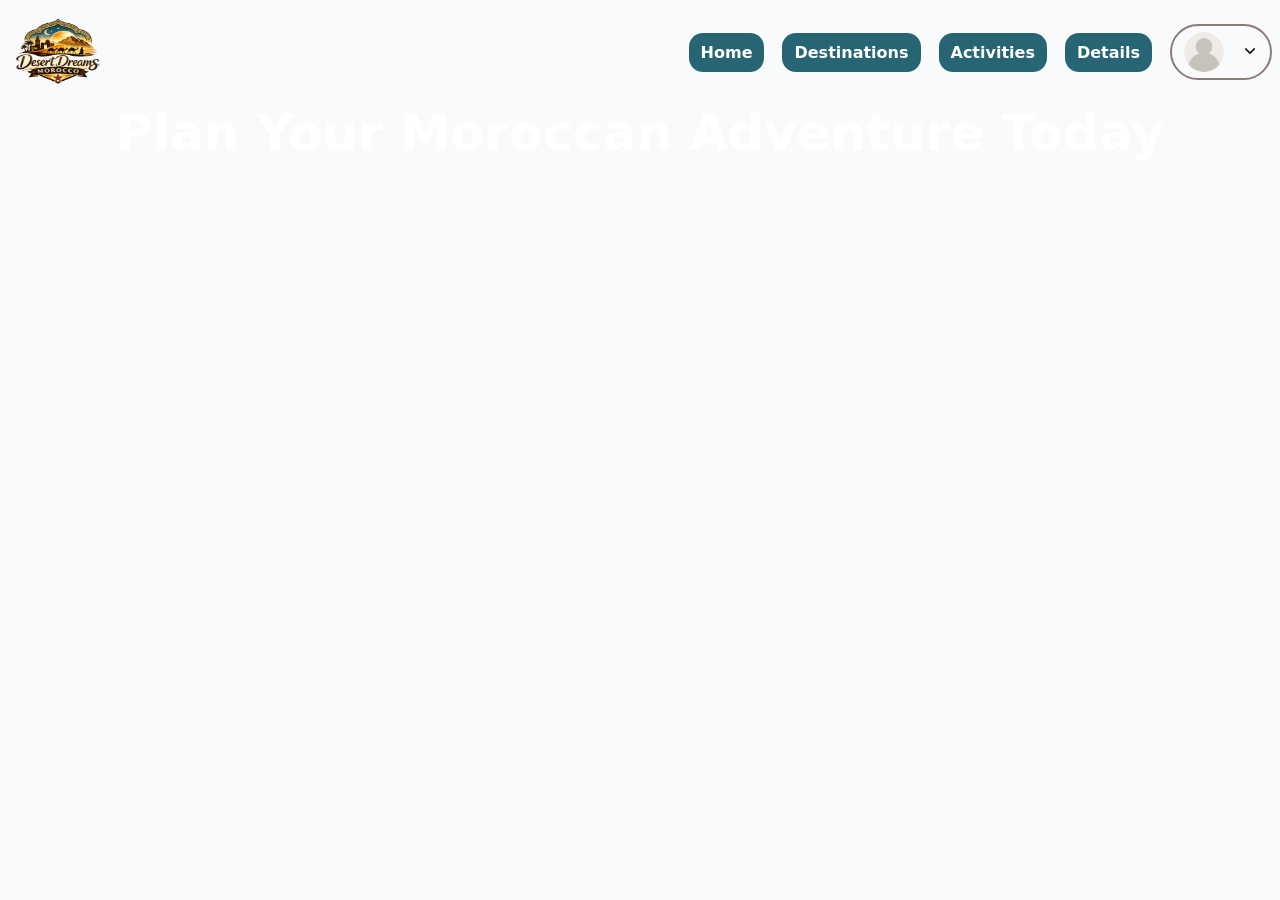
==== commit 4f1bac2b: "Final merge combine all team branches" ====
--- a/index.html
+++ b/index.html
@@ -1,5 +1,4 @@
 <!doctype html>
-<<<<<<< HEAD
 <html lang="en">
   <head>
     <meta charset="UTF-8" />
@@ -21,7 +20,7 @@
     <header class="site-header">
   <div class="left_header">
     <div class="morocco-logo">
-     <a href="index.html"><img src="images/newlogo.png" alt="logotourist" /></a> 
+     <a href="index.html"><img src="./image/newlogo.png" alt="logotourist" /></a> 
     </div>
   </div>
 
@@ -33,16 +32,16 @@
   <div class="righ_header">
     <div class="center">
       <ul>
-        <li><a href="#">Home</a></li>
-        <li><a href="#">Destinations</a></li>
-        <li><a href="#">Activities</a></li>
-        <li><a href="#">Details</a></li>
+        <li><a href="index.html">Home</a></li>
+        <li><a href="destination.html">Destinations</a></li>
+        <li><a href="web.html">Activities</a></li>
+        <li><a href="detail.html">Details</a></li>
       </ul>
     </div>
 
     <div class="profilUser">
       <button type="button" class="icons">
-        <img src="images/user.png" alt="user" />
+        <img src="/image/user.png" alt="user" />
       </button>
       <button type="button" class="icon1">
         <svg width="16" height="16">
@@ -169,159 +168,3 @@
     <script src="script.js"></script>
 
 </body>
-=======
-<html lang="fr">
-    <head>
-        <meta charset="UTF-8" />
-        <meta name="viewport" content="width=device-width, initial-scale=1.0" />
-        <title>kechActivité</title>
-        <link rel="stylesheet" href="stylle.css" />
-    </head>
-    <body>
-        <header>
-            <div class="left_header">
-                <div class="morocco-logo">
-                    <img src="newlogo.png" alt="logotourist" />
-                </div>
-            </div>
-            <div class="righ_header">
-                <div class="center">
-                    <ul>
-                        <li><a href="#">Home</a></li>
-                        <li><a href="#">Destinations</a></li>
-                        <li><a href="#">Activities</a></li>
-                        <li><a href="#">Details</a></li>
-                    </ul>
-                </div>
-                <div
-                    class="profilUser"
-                    style="background-color: rgb(250, 255, 255)"
-                >
-                    <button type="button" class="icons">
-                        <img src="user.png" alt="user" />
-                        <svg
-                            viewBox="0 0 48 48"
-                            fill="none"
-                            class="avatarIcon__TCd7 md__qDd_ amp-block"
-                        >
-                            <circle
-                                cx="24"
-                                cy="24"
-                                r="24"
-                                fill="var(--viator-color-neutral-70)"
-                            ></circle>
-                            <path
-                                d="M42.132 39.782c-3.53-6.346-10.305-10.64-18.082-10.64-7.851 0-14.6 4.228-18.101 10.674.081-.148-.034.061 0 0C10.333 44.878 16.76 48 24.05 48c7.213 0 13.683-3.182 18.082-8.218z"
-                                fill="var(--viator-color-white)"
-                            ></path>
-                            <circle
-                                cx="24"
-                                cy="17.357"
-                                r="10.5"
-                                fill="var(--viator-color-white)"
-                            ></circle>
-                        </svg>
-                    </button>
-                    <button
-                        data-automation="discover-button"
-                        type="button"
-                        name="description"
-                        class="icon1"
-                    >
-                        <svg width="16" height="16">
-                            <path
-                                d="M11.72 5.34a.75.75 0 111.06 1.06l-4.25 4.26c-.3.29-.77.29-1.06 0L3.22 6.4a.75.75 0 011.06-1.06L8 9.06l3.72-3.72z"
-                            ></path>
-                        </svg>
-                    </button>
-                </div>
-            </div>
-            <div class="clickDiv" style="display: none">
-                <button type="button" class="sign-in">Sign In</button>
-                <button type="button" class="sign-up">SignUp</button>
-            </div>
-        </header>
-        <nav>
-            <h1 id="Titre">MARAKECH : Quad, Chameau, Dîner & Spectacle</h1>
-            <div class="sub-info">
-                <p>863 avis</p>
-                <p>Recommandé par 99% des voyageurs</p>
-                <p>Badge d'excellence</p>
-            </div>
-        </nav>
-
-        <div class="layout">
-            <aside class="left-gallery">
-                <img src="sahara.jpg" />
-                <img src="Jam.jpg" />
-                <img src="balad.jpg" />
-                <img src="quad.webp" />
-                <button class="voir-plus">Voir plus</button>
-            </aside>
-
-            <main class="main-photo">
-                <img src="kech.webp" class="hero" />
-            </main>
-
-            <aside class="booking">
-                <h2>
-                    À partir de
-                    <span class="price">25,61 €</span>
-                    par personne
-                </h2>
-
-                <label>Date</label>
-                <input type="date" />
-
-                <label>Voyageurs</label>
-                <select>
-                    <option>1 voyageur</option>
-                    <option>2 voyageurs</option>
-                    <option>3 voyageurs</option>
-                </select>
-
-                <button class="btn-check">Vérifier la disponibilité</button>
-
-                <ul class="details">
-                    <li>Annulation gratuite jusqu'à 24h avant</li>
-                    <li>Réservez maintenant, payez plus tard</li>
-                </ul>
-            </aside>
-        </div>
-        <div class="discription">
-            <h3>Overview</h3>
-
-            <p>
-                Marrakech, often called the Red City, is one of Morocco’s most
-                vibrant and culturally rich destinations. Known for its ancient
-                medina, colorful souks, and lively Jemaa el-Fna square, the city
-                blends tradition with modernity in a unique way. Visitors can
-                explore historic sites like the Koutoubia Mosque, Bahia Palace,
-                and the beautiful Majorelle Garden, while also enjoying luxury
-                riads, spas, and contemporary art galleries. With its warm
-                climate, rich cuisine, and enchanting atmosphere, Marrakech
-                offers a captivating experience where history, art, and everyday
-                life come together in a truly magical setting.
-            </p>
-        </div>
-
-        <div class="includ">
-            <h4>What's Included</h4>
-
-            <ul class="list">
-                <li>
-                    Guided quad ride through Marrakech’s palm grove (Palmeraie)
-                </li>
-                <li>
-                    Round-trip transportation from your hotel or riad in
-                    Marrakech
-                </li>
-                <li>Wearing a cheich (nomad scarf) for photos</li>
-                <li>Break with Moroccan mint tea</li>
-                <li>Brief training session before the ride</li>
-                <li>Folkloric music (Gnaoua, Berber, etc.)</li>
-            </ul>
-        </div>
-    </body>
->>>>>>> origin/samira-feature
-</html>
